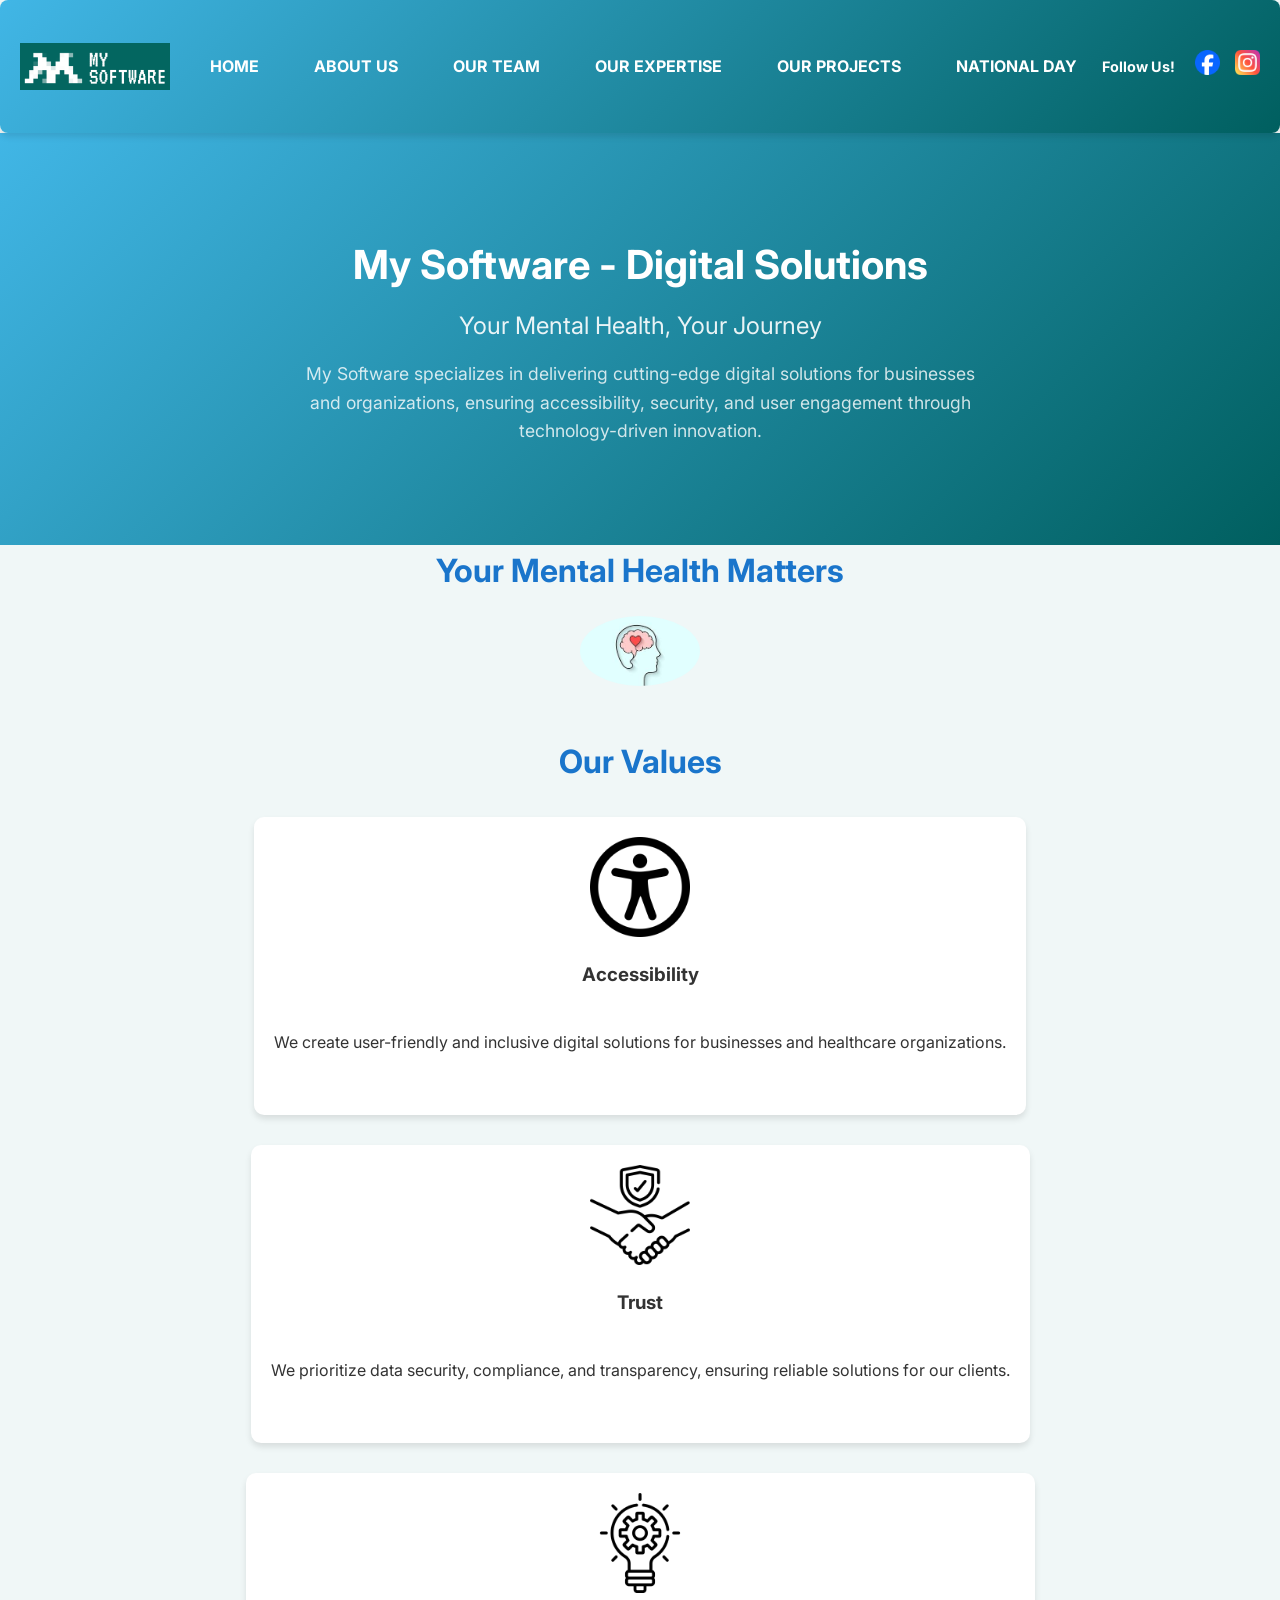
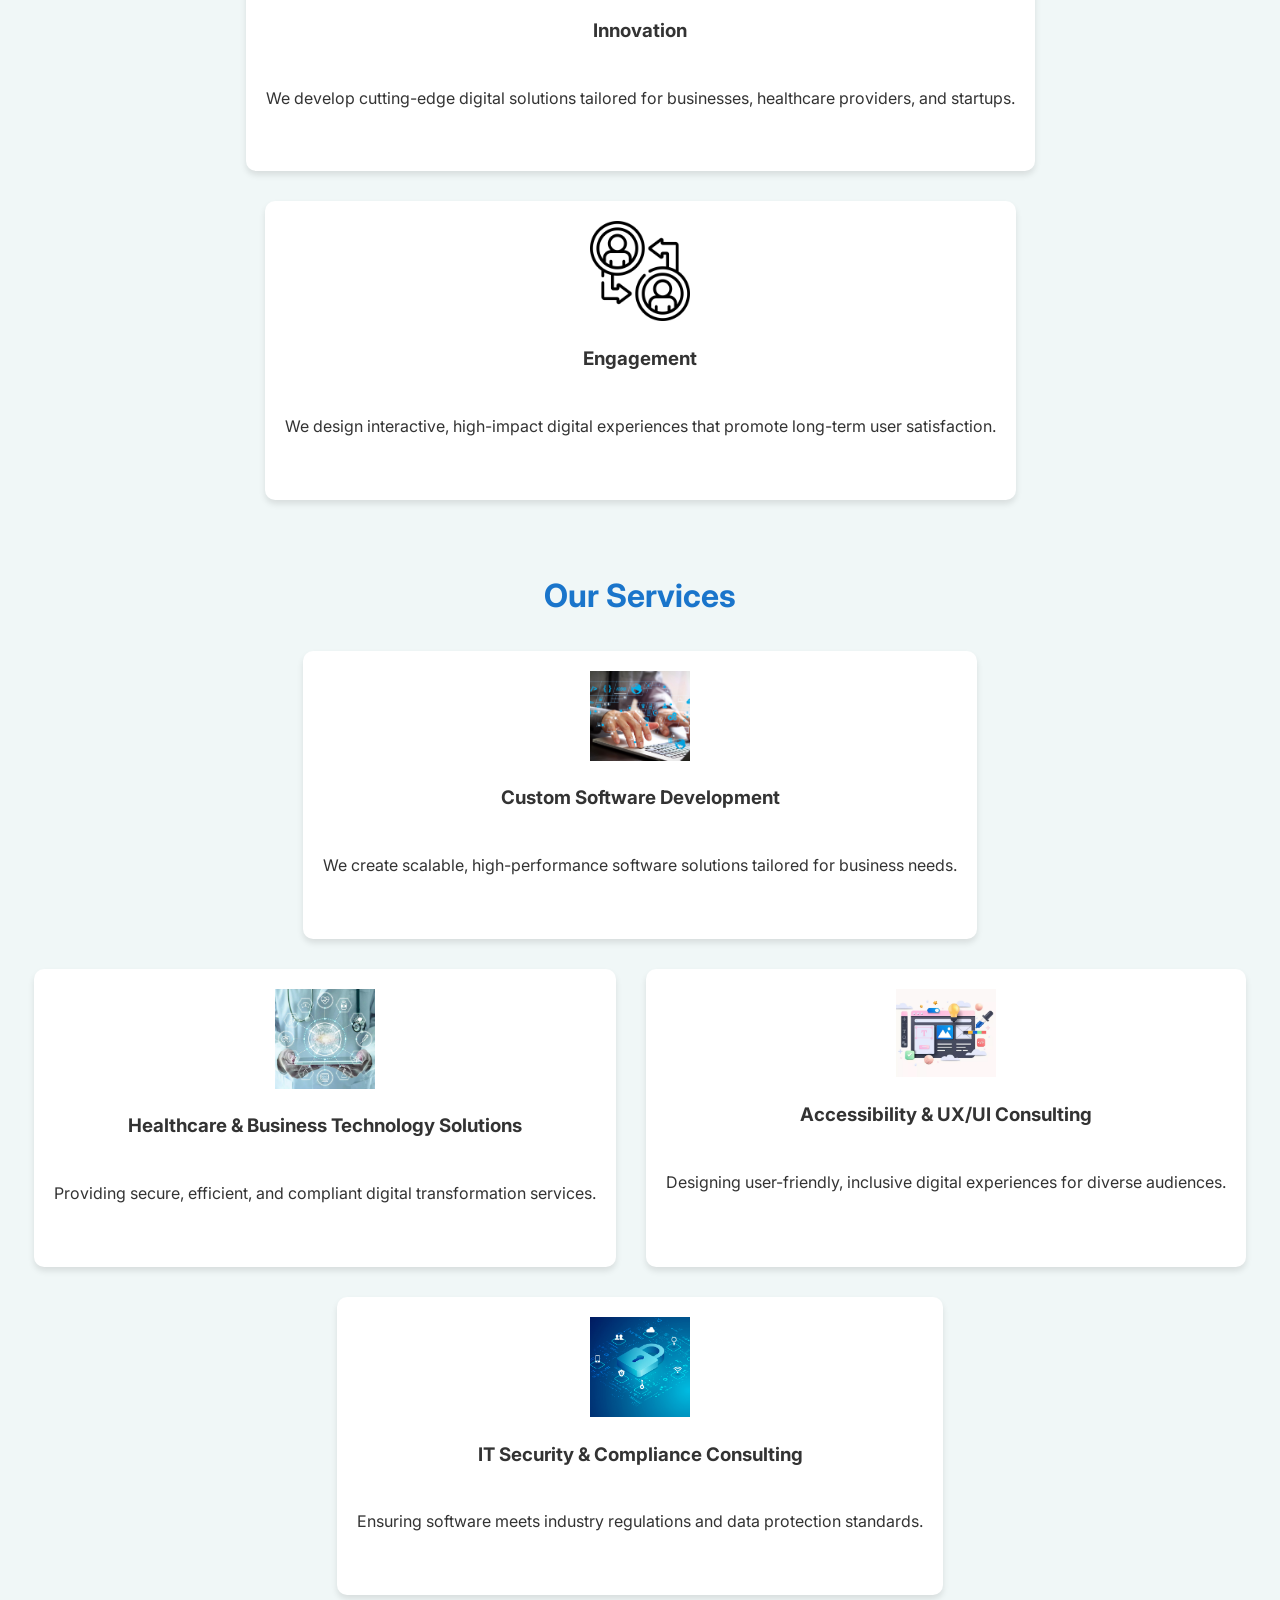
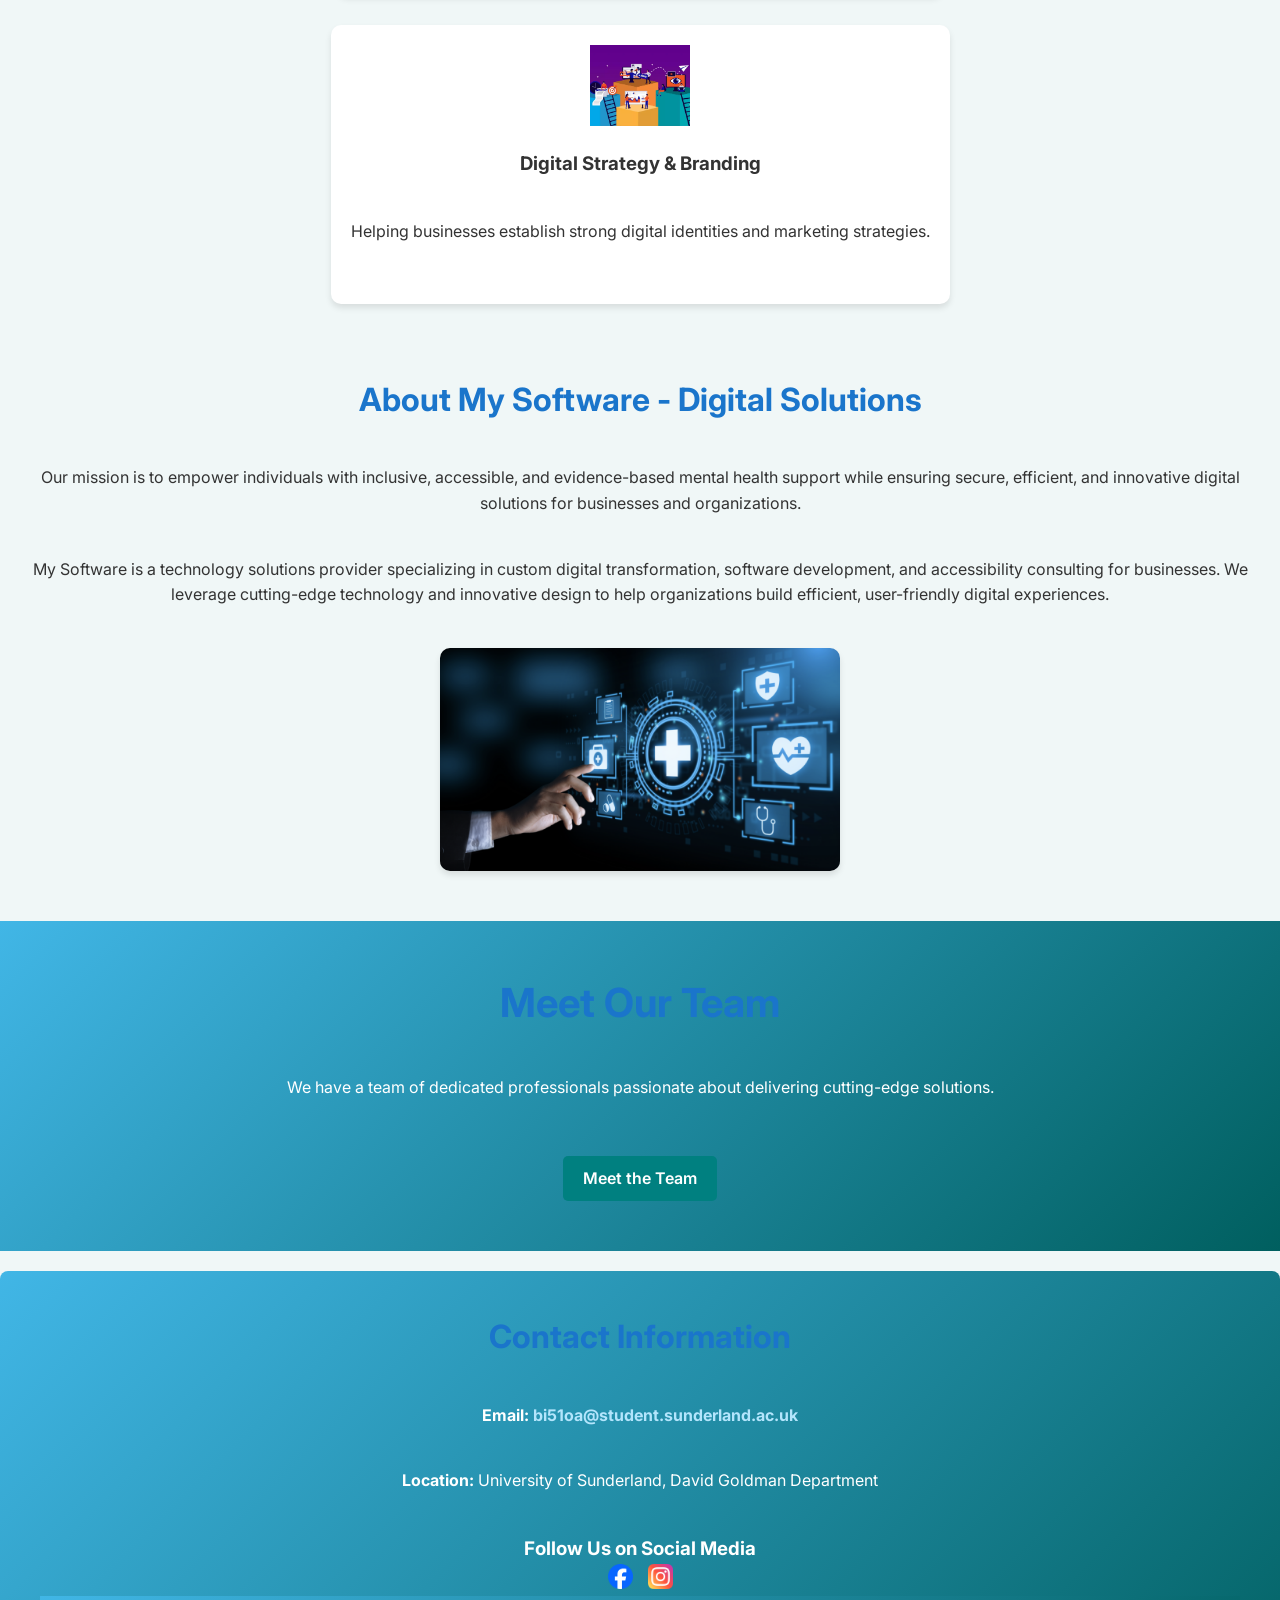
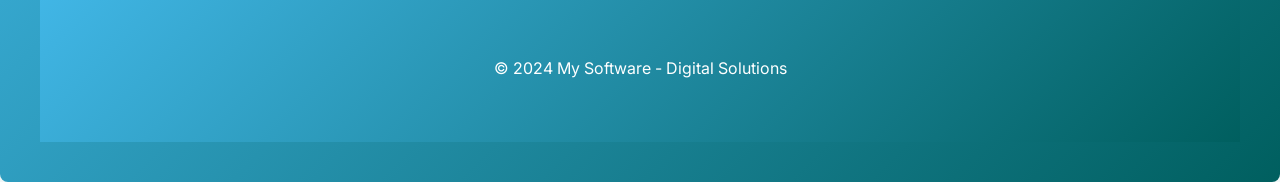
==== index.html @ c169beeb "Updated team roles and project details" ====
<!DOCTYPE html>
<html lang="en">
<head>
    <meta charset="UTF-8">
    <meta name="viewport" content="width=device-width, initial-scale=1.0">
    <title>My Software - Digital Solutions</title>
    <link rel="stylesheet" href="styles.css">
</head>

<body>
    <!-- Navigation Bar -->
    <nav class="navbar">
		<div class="logo-container">
			<img src="assets/images/logo.png" alt="My Software Logo" class="logo">
		</div>

		<!-- Navigation Links -->
		<ul class="nav-menu">
			<li><a href="index.html">Home</a></li>
			<li><a href="about.html">About us</a></li>
			<li><a href="team.html">Our Team</a></li>
			<li><a href="Expertise.html">Our Expertise</a></li>
            <li><a href="Projects.html">Our Projects</a></li>
			<li><a href="NationalDay.html">National Day</a></li>
		</ul>

		<!-- Social Media Icons (Aligned Right) -->
		<div class="social-container">
			<p>Follow Us!</p>
			<div class="social-icons">
				<a href="https://www.facebook.com/share/1AKFLriYzA" target="_blank">
					<img src="assets/images/facebook.webp" alt="Facebook">
				</a>
				<a href="https://www.instagram.com/mysoftware_nhs" target="_blank">
					<img src="assets/images/instagram.png" alt="Instagram">
				</a>
			</div>
		</div>
	</nav>
    
    <!-- Header Section -->
    <header class="hero">
        <div class="container">
            <h1>My Software - Digital Solutions</h1>
            <h2 class="hero-title">Your Mental Health, Your Journey</h2>
            <p class="intro-text">My Software specializes in delivering cutting-edge digital solutions for businesses and organizations, ensuring accessibility, security, and user engagement through technology-driven innovation.</p>
        </div>
    </header>

    <h2 class="breathing-animation">Your Mental Health Matters</h2>
    <img src="assets/images/mental.jpg" alt="Brainwave Effect" class="brainwave-effect">

    <!-- Our Values Section -->
    <section class="values section">
        <h2>Our Values</h2>
        <div class="grid">
            <div class="value-item">
                <img src="assets/images/accessibility.png" alt="Accessibility">
                <h3>Accessibility</h3>
                <p>We create user-friendly and inclusive digital solutions for businesses and healthcare organizations.</p>
            </div>
            <div class="value-item">
                <img src="assets/images/trust.png" alt="Trust">
                <h3>Trust</h3>
                <p>We prioritize data security, compliance, and transparency, ensuring reliable solutions for our clients.</p>
            </div>
            <div class="value-item">
                <img src="assets/images/innovation.png" alt="Innovation">
                <h3>Innovation</h3>
                <p>We develop cutting-edge digital solutions tailored for businesses, healthcare providers, and startups.</p>
            </div>
            <div class="value-item">
                <img src="assets/images/engagement.png" alt="Engagement">
                <h3>Engagement</h3>
                <p>We design interactive, high-impact digital experiences that promote long-term user satisfaction.</p>
            </div>
        </div>
    </section>
    
    <!-- Our Services Section -->
    <section class="services section">
        <h2>Our Services</h2>
        <div class="grid">
            <div class="service-item">
                <img src="assets/images/software.jpg" alt="Software Development">
                <h3>Custom Software Development</h3>
                <p>We create scalable, high-performance software solutions tailored for business needs.</p>
            </div>
            <div class="service-item">
                <img src="assets/images/healthcare.jpg" alt="Healthcare Tech">
                <h3>Healthcare & Business Technology Solutions</h3>
                <p>Providing secure, efficient, and compliant digital transformation services.</p>
            </div>
            <div class="service-item">
                <img src="assets/images/uiux.webp" alt="UX/UI Consulting">
                <h3>Accessibility & UX/UI Consulting</h3>
                <p>Designing user-friendly, inclusive digital experiences for diverse audiences.</p>
            </div>
            <div class="service-item">
                <img src="assets/images/security.png" alt="IT Security">
                <h3>IT Security & Compliance Consulting</h3>
                <p>Ensuring software meets industry regulations and data protection standards.</p>
            </div>
            <div class="service-item">
                <img src="assets/images/branding.webp" alt="Digital Strategy">
                <h3>Digital Strategy & Branding</h3>
                <p>Helping businesses establish strong digital identities and marketing strategies.</p>
            </div>
        </div>
    </section>
    
    <!-- About Section -->
    <section class="about section">
        <h2>About My Software - Digital Solutions</h2>
        <p>Our mission is to empower individuals with inclusive, accessible, and evidence-based mental health support while ensuring secure, efficient, and innovative digital solutions for businesses and organizations.</p>
        <p>My Software is a technology solutions provider specializing in custom digital transformation, software development, and accessibility consulting for businesses. We leverage cutting-edge technology and innovative design to help organizations build efficient, user-friendly digital experiences.</p>
        <img src="assets/images/health.png" alt="Digital Strategy" class="about-image">
    </section>
    
    <!-- Team Section -->
    <section class="team section">
        <h2>Meet Our Team</h2>
        <p>We have a team of dedicated professionals passionate about delivering cutting-edge solutions.</p>
        <a href="team.html" class="btn">Meet the Team</a>
    </section>

    <section class="contact-info">
        <h2>Contact Information</h2>
        <p><strong>Email:</strong> <a href="mailto:bi51oa@student.sunderland.ac.uk">bi51oa@student.sunderland.ac.uk</a></p>
        <p><strong>Location:</strong> University of Sunderland, David Goldman Department</p>
    
        <h3>Follow Us on Social Media</h3>
        <div class="social-icons">
            <a href="https://www.facebook.com/share/1AKFLriYzA" target="_blank">
                <img src="assets/images/facebook.webp" alt="Facebook">
            </a>
            <a href="https://www.instagram.com/mysoftware_nhs" target="_blank">
                <img src="assets/images/instagram.png" alt="Instagram">
            </a>
            </a>
        </div>
    
    <!-- Footer -->
    <footer>
        <p>&copy; 2024 My Software - Digital Solutions</p>
    </footer>

</body>
</html>
---- styles.css ----
/* Import Google Font */
@import url('https://fonts.googleapis.com/css2?family=Inter:wght@300;400;600;700&display=swap');

/* Root Variables */
:root {
    --primary-color: #008080;
    --secondary-color: #005F5F;
    --background-color: #F0F7F7;
    --text-color: #333;
    --white: #ffffff;
    --shadow: rgba(0, 0, 0, 0.1);
}

/* General Reset */
* {
    margin: 0;
    padding: 0;
    box-sizing: border-box;
    font-family: 'Inter', sans-serif;
}

body {
    background: linear-gradient(135deg, #41B6E6 0%, #005F5F 100%);
    color: var(--text-color);
    line-height: 1.6;
}

.container {
    width: 90%;
    max-width: 1200px;
    margin: auto;
    padding: 20px;
}

/* Navigation Bar */
.navbar {
    background: linear-gradient(135deg, #41B6E6 0%, #005F5F 100%);
    padding: 15px 20px;
    box-shadow: 0px 4px 6px var(--shadow);
    position: sticky;
    top: 0;
    width: 100%;
    z-index: 1000;
    display: flex;
    justify-content: space-between;
    align-items: center;
    border-radius: 8px;
}

/* Logo */
.logo-container {
    display: flex;
    align-items: center;
}

.logo {
    width: 150px;
    height: auto;
    margin-right: 15px;
}

/* Navigation Menu */
.nav-menu {
    list-style: none;
    display: flex;
    gap: 30px;
    align-items: center;
    margin: 0 auto;
    position: relative;
}

.nav-menu li {
    display: inline-block;
}

.nav-menu li a {
    color: white;
    text-decoration: none;
    font-weight: 600;
    font-size: 1rem;
    transition: 0.3s;
    padding: 10px 15px;
    text-transform: uppercase;
    position: relative;
}

/* Navigation Bar Animation */
.nav-menu a::before {
    content: "";
    position: absolute;
    width: 100%;
    height: 3px;
    bottom: 0;
    left: 0;
    background-color: rgb(72, 239, 97);
    transform: scaleX(0);
    transform-origin: right;
    transition: transform 0.3s ease-in-out;
}

.nav-menu a:hover::before {
    transform: scaleX(1);
    transform-origin: left;
}

/* Social Media Icons (Aligned Right) */
.social-container {
    display: flex;
    align-items: center;
    gap: 10px;
}

.social-container p {
    color: white;
    font-weight: bold;
    margin-right: 10px;
    font-size: 0.9rem;
}

/* Social Media Icons */
.social-icons {
    display: flex;
    justify-content: center;  /* Center horizontally */
    align-items: center;
    gap: 15px;
    margin-top: 0;
}

.social-icons a {
    display: inline-block;
}

.social-icons img {
    width: 25px;
    height: auto;
    transition: transform 0.3s ease-in-out;
}

.social-icons img:hover {
    transform: scale(1.2);
}


/* Hero Section */
.hero {
    text-align: center;
    padding: 80px 20px;
    background: linear-gradient(135deg, #41B6E6 0%, #005F5F 100%);
    color: var(--white);
    animation: fadeIn 1.5s ease-in-out;
}

.hero .logo {
    width: 150px;
    margin-bottom: 15px;
}

.hero-title {
    color: white;
}

.hero h1 {
    font-size: 2.5rem;
    font-weight: 700;
    margin-bottom: 10px;
}

.hero h2 {
    font-size: 1.5rem;
    font-weight: 400;
    opacity: 0.9;
    margin-bottom: 15px;
}

.hero .intro-text {
    max-width: 700px;
    margin: auto;
    font-size: 1.1rem;
    opacity: 0.8;
}

/* Sections */
.section {
    padding: 30px 20px;
    text-align: center;
    margin-bottom: 10px;
    animation: fadeInUp 1.5s ease-in-out;
}

:root {
    --heading-color: #1A75CB;
}

h2 {
    color: var(--heading-color);
    font-size: 2rem;
    margin-bottom: 10px;
}


/* Center the image and remove extra space */
.image-container {
    text-align: center;
    margin-top: 10px; 
    margin-bottom: 10px; 
}

/* Adjust image size and spacing */
.about-image {
    width: 60%; 
    max-width: 400px;
    height: auto;
    display: block;
    margin: 10px auto; 
    border-radius: 10px;
    box-shadow: 0px 4px 6px var(--shadow);
}

/* Reduce spacing between paragraphs */
p {
    margin-bottom: 8px;
}


/* Grid Layout */
.grid {
    display: grid;
    grid-template-columns: repeat(auto-fit, minmax(250px, 1fr));
    gap: 20px;
    margin-top: 30px;
}

.value-item, .service-item, .expertise-item {
    background: var(--white);
    padding: 20px;
    border-radius: 10px;
    box-shadow: 0px 4px 6px var(--shadow);
    transition: transform 0.3s ease-in-out;
}

.value-item:hover, .service-item:hover, .expertise-item:hover {
    transform: translateY(-10px);
}

.value-item img, .service-item img, .expertise-item img {
    width: 100px;
    margin-bottom: 15px;
    object-fit: contain;
    transition: transform 0.3s;
}

.expertise-item:hover img {
    transform: scale(1.1);
}

/* Team Section */
.team {
    background: linear-gradient(135deg, #41B6E6 0%, #005F5F 100%);
    color: var(--white);
    padding: 60px 20px;
    text-align: center;
    animation: fadeIn 1.5s ease-in-out;
}

.team h2 {
    font-size: 2.5rem;
    margin-bottom: 20px;
}

.team-grid {
    display: grid;
    grid-template-columns: repeat(auto-fit, minmax(200px, 1fr));
    gap: 30px;
    justify-content: center;
    padding: 20px;
}

.team-member {
    background: var(--white);
    padding: 20px;
    border-radius: 12px;
    box-shadow: 0px 4px 8px var(--shadow);
    text-align: center;
    transition: transform 0.3s ease-in-out, box-shadow 0.3s;
    opacity: 0;  
    transform: translateY(50px); 
    animation: slideUp 1s ease-in-out forwards;
}

/* Delays for each team member for staggered animation */
.team-member:nth-child(1) { animation-delay: 0.3s; }
.team-member:nth-child(2) { animation-delay: 0.5s; }
.team-member:nth-child(3) { animation-delay: 0.7s; }
.team-member:nth-child(4) { animation-delay: 0.9s; }
.team-member:nth-child(5) { animation-delay: 1.1s; }
.team-member:nth-child(6) { animation-delay: 1.3s; }

/* Slide Up Animation */
@keyframes slideUp {
    from {
        opacity: 0;
        transform: translateY(50px);
    }
    to {
        opacity: 1;
        transform: translateY(0);
    }
}

.team-member:hover {
    transform: translateY(-10px);
    box-shadow: 0px 6px 12px rgba(0, 0, 0, 0.2);
}

.team-member img {
    width: 120px;
    height: 120px;
    border-radius: 50%;
    object-fit: cover;
    border: 4px solid var(--primary-color);
    transition: transform 0.3s;
}

.team-member:hover img {
    transform: scale(1.1);
    border-color: var(--secondary-color);
}

.team-member h3 {
    color: var(--primary-color);
    font-size: 1.5rem;
    margin-top: 10px;
}

.team-member p {
    font-size: 1rem;
    color: var(--text-color);
    margin-top: 5px;
}

.team-footer-separator {
    width: 100%;
    height: 100px; 
    background: linear-gradient(135deg, #41B6E6 0%, #005F5F 100%);
    margin: 0; 
    padding: 0; 
    border: none; 
}

/* Contact Section */
.contact-info, .contact-section, footer {
    background: linear-gradient(135deg, #41B6E6 0%, #005F5F 100%) !important;
    padding: 50px;
    text-align: center;
    color: white;
    border-radius: 0px;
    margin-top: 20px;
    position: relative;
    z-index: 10;
}

/* Ensure Email Link is Clickable */
.contact-info a {
    pointer-events: auto;
    text-decoration: none;
    color: white;
    font-weight: bold;
    transition: color 0.3s ease-in-out;
}

.contact-info a:hover {
    text-decoration: underline;
    color: lightblue; /* Highlight color on hover */
}

/* Buttons */
.btn {
    display: inline-block;
    background: var(--primary-color);
    color: var(--white);
    padding: 10px 20px;
    margin-top: 15px;
    border-radius: 5px;
    text-decoration: none;
    font-weight: 600;
    transition: 0.3s;
}

.btn:hover {
    background: #004F4F;
    color: #FFD700;
}

/* Footer */
footer {
    color: white;
    text-align: center;
    padding-top: 5px; 
    padding-bottom: 5px;  
    margin-top: 0px;
}

/* Animations */
@keyframes fadeIn {
    from { opacity: 0; transform: translateY(20px); }
    to { opacity: 1; transform: translateY(0); }
}

@keyframes fadeInUp {
    from { transform: translateY(20px); opacity: 0; }
    to { transform: translateY(0); opacity: 1; }
}

@media (max-width: 768px) {
    .nav-menu {
        flex-direction: column;
        gap: 5px;
        text-align: center;
    }
    
    .social-icons {
        flex-wrap: wrap;
    }

    .hero h1 {
        font-size: 2rem;
    }
}


body, html
{
  padding: 0;
  margin: 0;
  width: 100%;
  height: 100%;
  font-family: 'Open Sans', sans-serif;
}

body
{
  min-height: 500px;
  background: #f5f5f5;
  text-align: center;
}

section{
  padding: 60px 20px;
  box-sizing: border-box;
}

p{
  margin: 40px 0;
}


/* Buttons */

input{
  display: none;
}

label
{
  background: #FFCD00;
  border: 0;
  color: #B57700;
  padding: 15px;
  min-width: 60px;
  font-size: 18px;
  font-weight: bold;
  margin: 10px
}

/* Expertise Section - Stylish Background */
.expertise.section {
    background: linear-gradient(135deg, #41B6E6 0%, #005F5F 100%);
    color: white;
    padding: 60px 20px;
    text-align: center;
    border-radius: 10px;
    box-shadow: 0px 4px 10px rgba(0, 0, 0, 0.2);
    animation: fadeIn 1.5s ease-in-out;
    position: relative;
    overflow: hidden;
}

/* Expertise Grid - Responsive Layout */
.grid {
    display: grid;
    grid-template-columns: repeat(auto-fit, minmax(250px, 1fr));
    gap: 20px;
    margin-top: 30px;
}

/* Expertise Item Styling */
.expertise-item {
    background: rgba(255, 255, 255, 0.1);
    padding: 20px;
    border-radius: 12px;
    text-align: center;
    transition: transform 0.3s ease-in-out, box-shadow 0.3s;
    box-shadow: 0px 4px 8px rgba(0, 0, 0, 0.3);
    position: relative;
    z-index: 2;
}

.expertise-item:hover {
    transform: scale(1.05);
    box-shadow: 0px 6px 12px rgba(0, 0, 0, 0.4);
}

/* Expertise Icons (Images) */
.expertise-item img {
    width: 80px;
    margin-bottom: 15px;
    transition: transform 0.3s;
}

.expertise-item img {
    will-change: transform;
    transition: transform 0.3s ease-in-out;
}

.expertise-item:hover img {
    transform: scale(1.1) rotate(3deg);
}

/* Expertise Headings */
.expertise-item h3 {
    font-size: 1.5rem;
    margin-bottom: 10px;
    font-weight: bold;
    color: #003087; 
}

/* Expertise Description */
.expertise-item p {
    font-size: 1rem;
    color: white;
    opacity: 0.9;
}

/* Add an Animated Background Effect */
.expertise.section::before {
    content: "";
    position: absolute;
    top: 0;
    left: 0;
    width: 100%;
    height: 100%;
    background: url('assets/images/wave.svg') repeat;
    opacity: 0.3;
    z-index: 1;
    animation: waveAnimation 8s infinite alternate ease-in-out;
}

/* Subtle Floating Animation */
@keyframes waveAnimation {
    from { transform: translateY(0px); }
    to { transform: translateY(20px); }
}

@keyframes breathing {
    0% { transform: scale(1); opacity: 0.8; }
    50% { transform: scale(1.1); opacity: 1; }
    100% { transform: scale(1); opacity: 0.8; }
}

.breathing-animation {
    animation: breathing 4s infinite ease-in-out;
}

@keyframes brainwave {
    0% { box-shadow: 0px 0px 5px rgba(0, 255, 255, 0.3); }
    50% { box-shadow: 0px 0px 20px rgba(0, 255, 255, 0.7); transform: scale(1.1); }
    100% { box-shadow: 0px 0px 5px rgba(0, 255, 255, 0.3); transform: scale(1); }
}

.brainwave-effect {
    width: 120px; 
    height: auto;
    display: block;
    margin: 20px auto;
    border-radius: 50%; 
    animation: brainwave 3s infinite alternate ease-in-out;
}


/* General Team Section Styling */
.team {
    text-align: center;
    padding: 50px 20px;
}

.grid {
    display: flex;
    flex-wrap: wrap;
    justify-content: center;
    gap: 30px;
}

/* Team Member Card */
.team-member {
    width: 250px;
    perspective: 1000px; /* Enables 3D effect */
}

.card {
    width: 100%;
    height: 350px;
    position: relative;
    transform-style: preserve-3d;
    transition: transform 0.6s;
    cursor: pointer;
}

.card-front,
.card-back {
    width: 100%;
    height: 100%;
    position: absolute;
    backface-visibility: hidden;
    border-radius: 10px;
    box-shadow: 0px 4px 6px rgba(0, 0, 0, 0.1);
}

/* Front Side of the Card */
.card-front {
    background-color: white;
    display: flex;
    flex-direction: column;
    align-items: center;
    justify-content: center;
    padding: 15px;
    text-align: center;
}

.card-front img {
    width: 100px;
    height: 100px;
    border-radius: 50%;
    margin-bottom: 10px;
}

.card-front h3 {
    font-size: 18px;
    margin: 5px 0;
    color: #333;
}

.card-front p {
    font-size: 14px;
    color: #555;
}

/* Back Side of the Card */
.card-back {
    background-color: #008080;
    color: white;
    display: flex;
    flex-direction: column;
    justify-content: center;
    align-items: center;
    transform: rotateY(180deg);
    padding: 20px;
}

.card-back h3 {
    font-size: 18px;
    margin-bottom: 10px;
}

.card-back p {
    font-size: 14px;
    margin: 5px 0;
}

/* Flip Effect */
.team-member.flipped .card {
    transform: rotateY(180deg);
}

/* General Team Section Styling */
.team {
    text-align: center;
    padding: 50px 20px;
}

.grid {
    display: flex;
    flex-wrap: wrap;
    justify-content: center;
    gap: 30px;
}

/* Team Member Card */
.team-member {
    width: 250px;
    perspective: 1000px; /* Enables 3D effect */
}

/* Flip Card Container */
.card {
    width: 250px;
    height: 350px;
    perspective: 1000px;
    position: relative;
    transform-style: preserve-3d;
    transition: transform 0.6s;
}

/* Front & Back Styles */
.card-front, .card-back {
    width: 100%;
    height: 100%;
    position: absolute;
    backface-visibility: hidden;
    border-radius: 10px;
    box-shadow: 0px 4px 6px rgba(0, 0, 0, 0.2);
    display: flex;
    flex-direction: column;
    align-items: center;
    justify-content: center;
    text-align: center;
    padding: 15px;
}

/* Front Side */
.card-front {
    background-color: white;
    z-index: 2;
    transform: rotateY(0deg);
}

/* Back Side */
.card-back {
    background-color: #58cbcb;
    color: white;
    transform: rotateY(180deg);
    padding: 20px;
}

/* Flip Effect */
.card.flipped {
    transform: rotateY(180deg);
}

/* Flip Button */
.flip-btn {
    background: #008080;
    color: white;
    border: none;
    padding: 10px;
    margin-top: 15px;
    cursor: pointer;
    border-radius: 5px;
    font-size: 14px;
}

.flip-btn:hover {
    background: #005F5F;
}

/* Get in Touch Button */
.get-in-touch {
    display: inline-block;
    background: #008080;
    color: white;
    font-size: 1rem;
    font-weight: bold;
    padding: 10px 15px;
    border-radius: 5px;
    text-decoration: none;
    text-align: center;
    transition: 0.3s ease-in-out;
    margin-top: 10px;
    border: none;
    cursor: pointer;
}

.get-in-touch:hover {
    background: #005F5F;
    transform: scale(1.05);
}

/* Responsive Adjustments */
@media (max-width: 768px) {
    .get-in-touch {
        font-size: 0.9rem;
        padding: 8px 12px;
    }
}

/* Flip Card Container */
.team-member {
    perspective: 1000px;
    position: relative;
    width: 280px;
    margin: 20px auto;
}

/* Flip Card */
.card {
    width: 100%;
    height: 350px;
    position: relative;
    transform-style: preserve-3d;
    transition: transform 0.6s ease-in-out;
}

/* Flip Effect */
.team-member.flipped .card {
    transform: rotateY(180deg);
}

/* Front & Back of the Card */
.card-front, .card-back {
    width: 100%;
    height: 100%;
    position: absolute;
    backface-visibility: hidden;
    background: white;
    box-shadow: 0px 4px 8px rgba(0, 0, 0, 0.2);
    border-radius: 10px;
    text-align: center;
    padding: 20px;
}

/* Back Side (Flips) */
/* Back Side of the Card */
.card-back {
    background: linear-gradient(135deg, #B3E5FC, #E0F7FA); /* Custom Color */
    color: white;
    transform: rotateY(180deg);
    padding: 20px;
    border-radius: 10px;
    text-align: center;
    display: flex;
    flex-direction: column;
    justify-content: center;
    align-items: center;
    box-shadow: 0px 4px 8px rgba(0, 0, 0, 0.3);
}


/* Team Member Image */
.card-front img {
    width: 100px;
    height: 100px;
    border-radius: 50%;
    object-fit: cover;
    margin-bottom: 10px;
}

/* Flip Button */
.flip-btn {
    display: block;
    background: #008080;
    color: rgb(255, 255, 255);
    font-size: 1rem;
    font-weight: bold;
    padding: 8px 12px;
    border-radius: 5px;
    text-decoration: none;
    border: none;
    cursor: pointer;
    transition: 0.3s ease-in-out;
    margin-top: 10px;
}

.flip-btn:hover {
    background: #005F5F;
    transform: scale(1.05);
}

/* General Styling */
body {
    font-family: 'Inter', sans-serif;
    background: #F0F7F7; /* Light background for a clean look */
    color: #333;
    line-height: 1.6;
    margin: 0;
    padding: 0;
}

/* Container */
.container {
    width: 90%;
    max-width: 1200px;
    margin: auto;
    padding: 20px;
}

/* Navigation Bar */
.navbar {
    background: linear-gradient(135deg, #41B6E6 0%, #005F5F 100%);
    padding: 15px 20px;
    box-shadow: 0px 4px 6px rgba(0, 0, 0, 0.1);
    display: flex;
    justify-content: space-between;
    align-items: center;
    border-radius: 8px;
}

.nav-menu {
    list-style: none;
    display: flex;
    gap: 25px;
    margin: 0 auto;
}

.nav-menu li {
    display: inline-block;
}

.nav-menu li a {
    color: white;
    text-decoration: none;
    font-weight: bold;
    font-size: 1rem;
    padding: 10px 15px;
    transition: 0.3s;
}

.nav-menu a:hover {
    background: rgba(255, 255, 255, 0.2);
    border-radius: 5px;
}

/* Project Introduction */
.project-intro {
    text-align: center;
    padding: 40px 20px;
    background: linear-gradient(135deg, #B3E5FC, #E0F7FA);
    color: #005F5F;
    border-radius: 8px;
}

.project-intro h1 {
    font-size: 2.5rem;
    margin-bottom: 10px;
}

.project-intro p {
    font-size: 1.2rem;
}

/* Project Overview */
.project-overview {
    text-align: center;
    padding: 50px 20px;
    background: white;
}

.project-overview h2 {
    color: #008080;
    font-size: 2rem;
}

.project-overview p {
    max-width: 800px;
    margin: 0 auto 20px;
    font-size: 1.1rem;
}

.project-image {
    width: 60%;
    max-width: 600px;
    display: block;
    margin: 20px auto;
    border-radius: 10px;
    box-shadow: 0px 4px 6px rgba(0, 0, 0, 0.1);
}

/* Project Features */
.project-features {
    padding: 40px 20px;
    text-align: center;
    background: #F9FAFB;
}

.project-features h2 {
    color: #005F5F;
}

.project-features ul {
    list-style: none;
    padding: 0;
}

.project-features li {
    font-size: 1.1rem;
    padding: 8px 0;
}

/* Team Contributions */
.team-contributions {
    padding: 50px 20px;
    text-align: center;
    background: linear-gradient(135deg, #E3F2FD, #E0F2F1);
    border-radius: 8px;
}

.team-contributions h2 {
    color: #008080;
}

.team-contributions ul {
    list-style: none;
    padding: 0;
    max-width: 600px;
    margin: auto;
}

.team-contributions li {
    font-size: 1.1rem;
    padding: 8px 0;
}

/* Contact Info */
.contact-info {
    text-align: center;
    padding: 40px;
    background: #005F5F;
    color: white;
    border-radius: 8px;
}

.contact-info a {
    color: #B3E5FC;
    text-decoration: none;
    font-weight: bold;
}

.contact-info a:hover {
    text-decoration: underline;
}

/* Footer */
footer {
    text-align: center;
    padding: 20px;
    background: #008080;
    color: white;
}

/* General Styling */
body {
    font-family: 'Inter', sans-serif;
    background: #F0F7F7; /* Light background */
    color: #333;
    line-height: 1.6;
    margin: 0;
    padding: 0;
}

/* Container */
.container {
    width: 90%;
    max-width: 1200px;
    margin: auto;
    padding: 20px;
}

/* Navigation Bar */
.navbar {
    background: linear-gradient(135deg, #41B6E6 0%, #005F5F 100%);
    padding: 15px 20px;
    box-shadow: 0px 4px 6px rgba(0, 0, 0, 0.1);
    display: flex;
    justify-content: space-between;
    align-items: center;
    border-radius: 8px;
}

.nav-menu {
    list-style: none;
    display: flex;
    gap: 25px;
    margin: 0 auto;
}

.nav-menu li {
    display: inline-block;
}

.nav-menu li a {
    color: white;
    text-decoration: none;
    font-weight: bold;
    font-size: 1rem;
    padding: 10px 15px;
    transition: 0.3s;
}

.nav-menu a:hover {
    background: rgba(255, 255, 255, 0.2);
    border-radius: 5px;
}

/* Project Introduction */
.project-intro {
    text-align: center;
    padding: 40px 20px;
    background: linear-gradient(135deg, #B3E5FC, #E0F7FA);
    color: #005F5F;
    border-radius: 8px;
}

.project-intro h1 {
    font-size: 2.5rem;
    margin-bottom: 10px;
}

.project-intro p {
    font-size: 1.2rem;
}

/* Project Overview */
.project-overview {
    text-align: center;
    padding: 50px 20px;
    background: white;
}

.project-overview h2 {
    color: #008080;
    font-size: 2rem;
}

.project-overview p {
    max-width: 800px;
    margin: 0 auto 20px;
    font-size: 1.1rem;
}

.project-image {
    width: 60%;
    max-width: 600px;
    display: block;
    margin: 20px auto;
    border-radius: 10px;
    box-shadow: 0px 4px 6px rgba(0, 0, 0, 0.1);
}

/* Project Features */
.project-features {
    padding: 40px 20px;
    text-align: center;
    background: #F9FAFB;
}

.project-features h2 {
    color: #005F5F;
}

/* Feature List with Hover Effect */
.project-features ul {
    list-style: none;
    padding: 0;
    max-width: 600px;
    margin: auto;
}

.project-features li {
    font-size: 1.1rem;
    padding: 12px 15px;
    background: white;
    border-radius: 8px;
    margin-bottom: 10px;
    box-shadow: 0px 3px 6px rgba(0, 0, 0, 0.1);
    transition: transform 0.3s ease-in-out, box-shadow 0.3s ease-in-out;
}

.project-features li:hover {
    transform: scale(1.05);
    box-shadow: 0px 5px 10px rgba(0, 0, 0, 0.2);
}

/* Learn More Button */
.learn-more {
    display: inline-block;
    background: #008080;
    color: white;
    font-size: 1rem;
    font-weight: bold;
    padding: 12px 20px;
    border-radius: 8px;
    text-decoration: none;
    text-align: center;
    transition: 0.3s ease-in-out;
    margin-top: 20px;
    border: none;
    cursor: pointer;
}

.learn-more:hover {
    background: #005F5F;
    transform: scale(1.1);
}

/* Team Contributions */
.team-contributions {
    padding: 50px 20px;
    text-align: center;
    background: linear-gradient(135deg, #E3F2FD, #E0F2F1);
    border-radius: 8px;
}

.team-contributions h2 {
    color: #008080;
}

.team-contributions ul {
    list-style: none;
    padding: 0;
    max-width: 600px;
    margin: auto;
}

.team-contributions li {
    font-size: 1.1rem;
    padding: 8px 0;
}

/* Contact Info */
.contact-info {
    text-align: center;
    padding: 40px;
    background: #005F5F;
    color: white;
    border-radius: 8px;
}

.contact-info a {
    color: #B3E5FC;
    text-decoration: none;
    font-weight: bold;
}

.contact-info a:hover {
    text-decoration: underline;
}

/* Footer */
footer {
    text-align: center;
    padding: 20px;
    background: #008080;
    color: white;
}
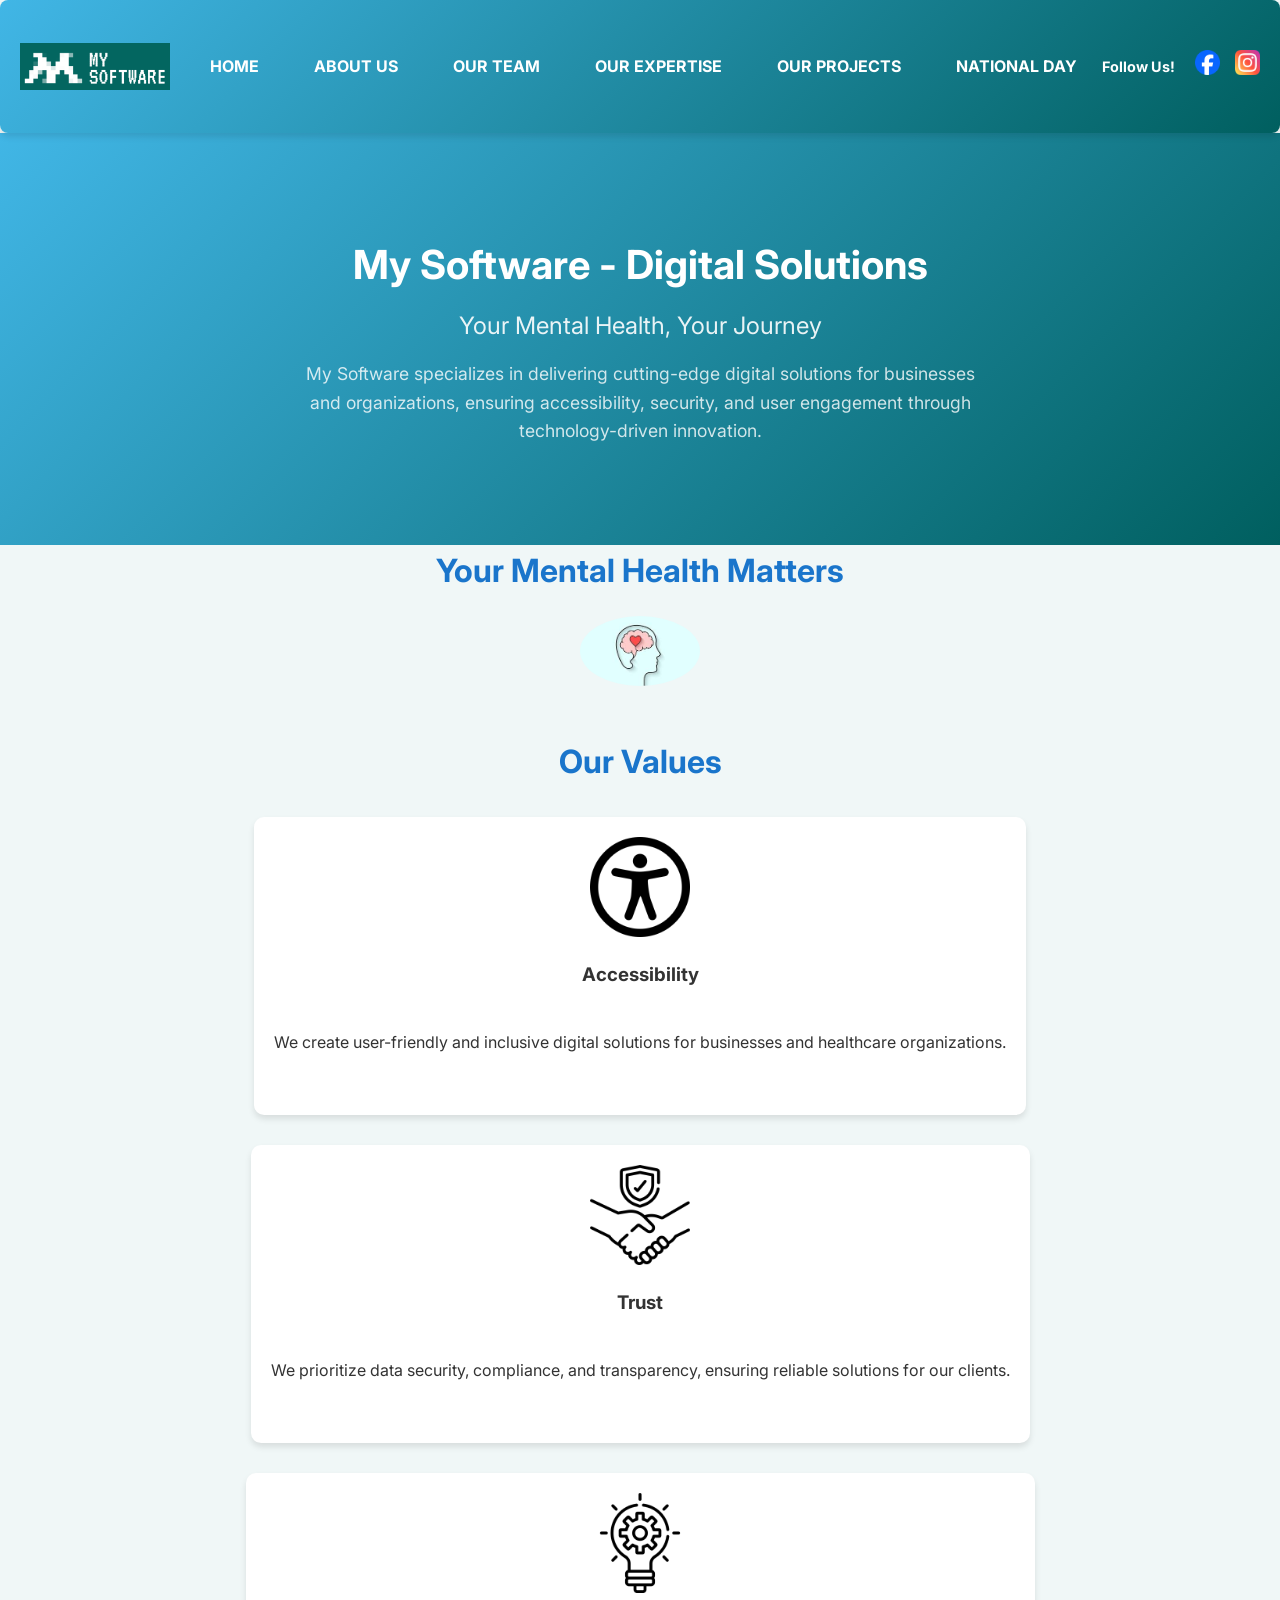
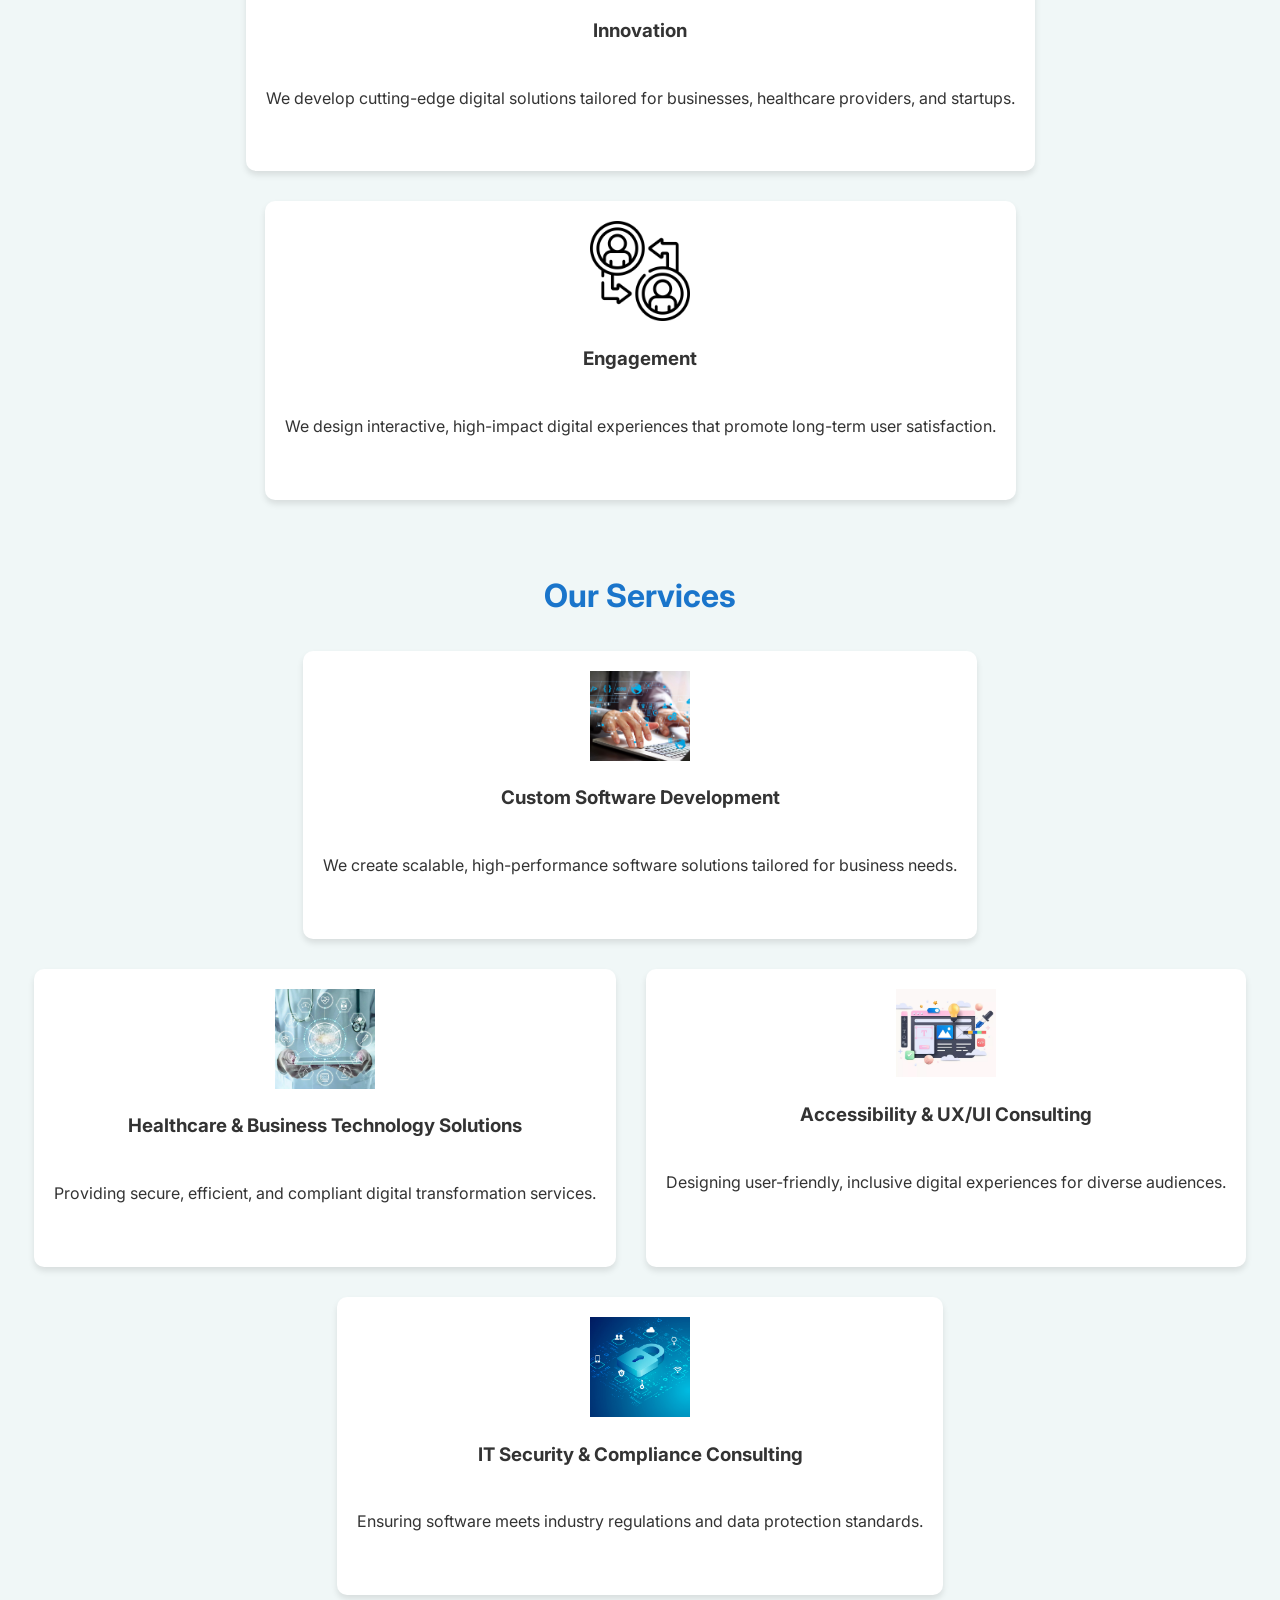
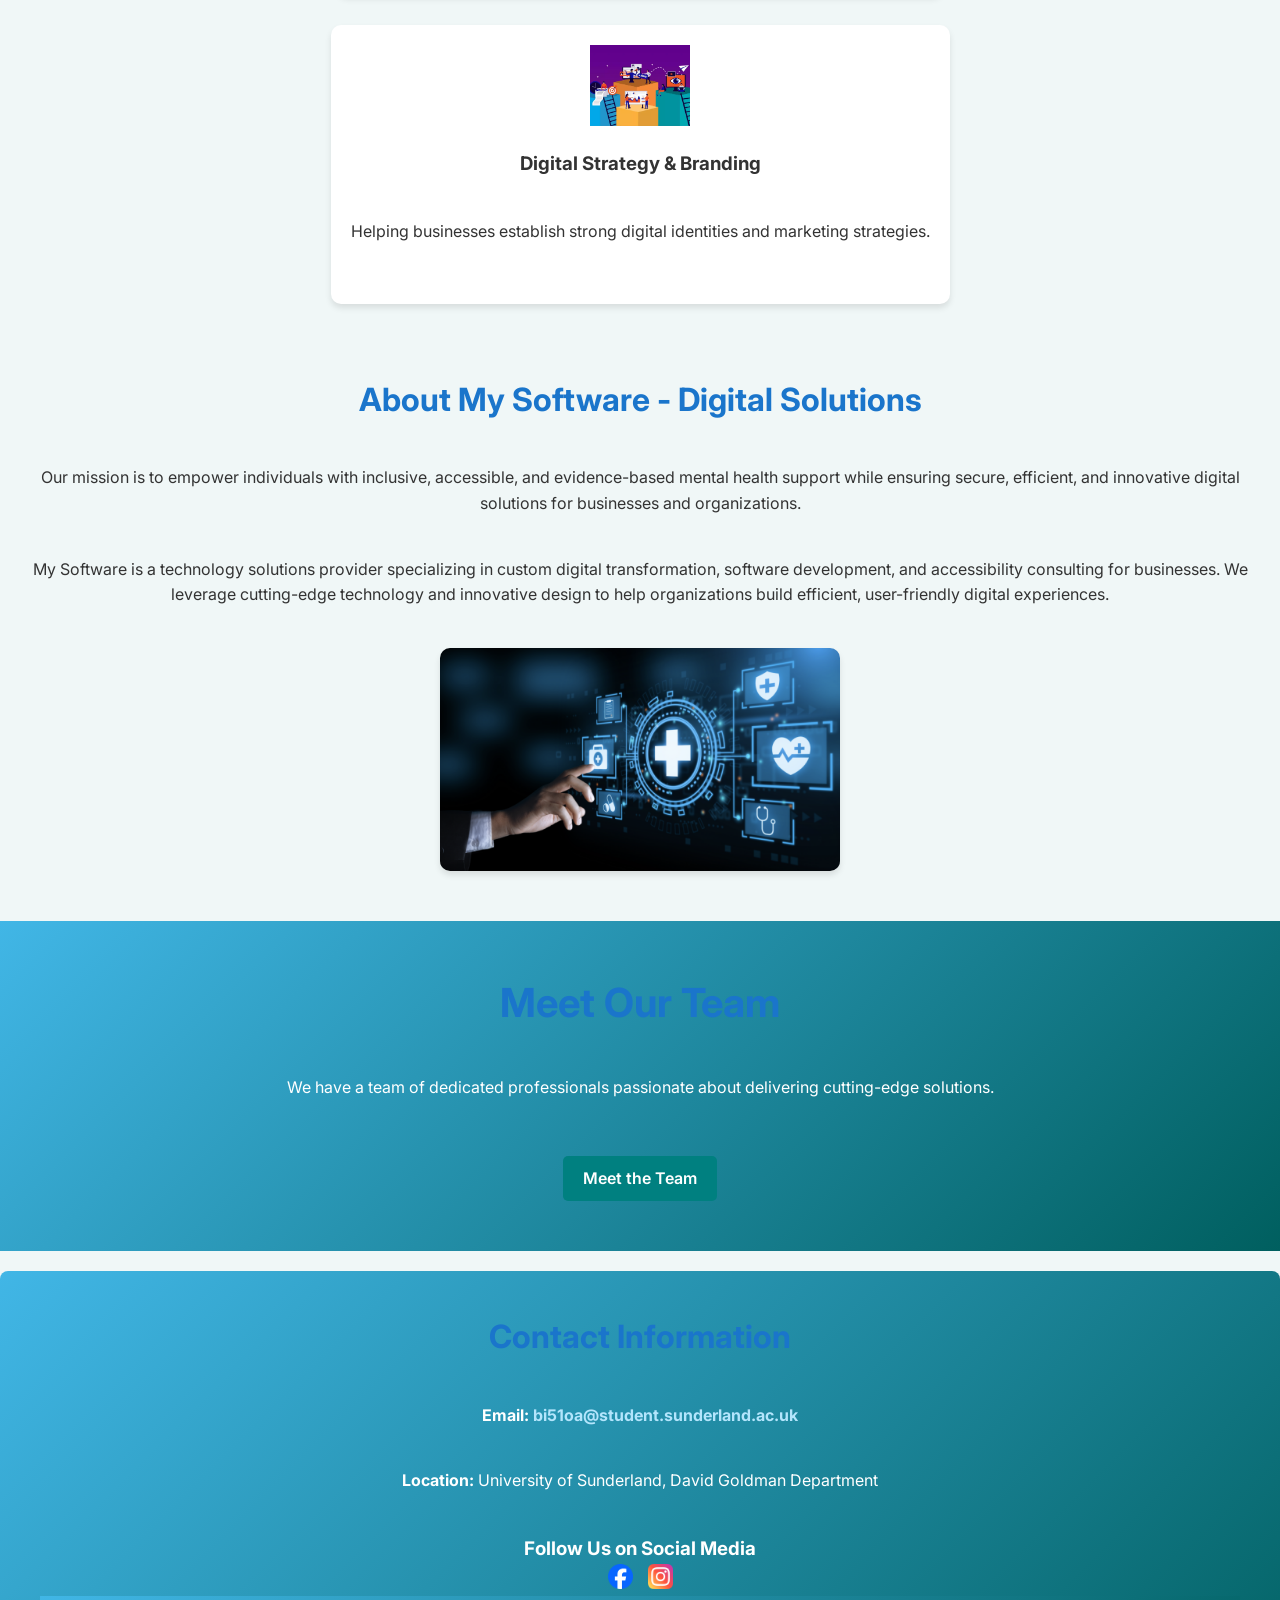
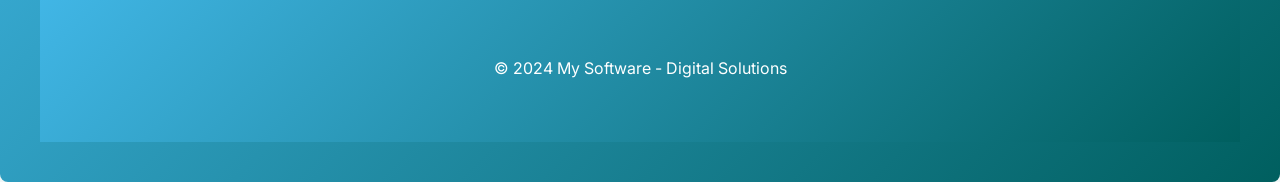
==== commit f5cf607f: "Optimized navigation for mobile responsiveness" ====
--- a/index.html
+++ b/index.html
@@ -12,7 +12,14 @@
     <nav class="navbar">
 		<div class="logo-container">
 			<img src="assets/images/logo.png" alt="My Software Logo" class="logo">
-		</div>
+		</div>      
+
+        <!-- Hamburger Menu for Mobile -->
+        <div class="hamburger" onclick="toggleMenu()">
+            <div></div>
+            <div></div>
+            <div></div>
+        </div>
 
 		<!-- Navigation Links -->
 		<ul class="nav-menu">
--- a/styles.css
+++ b/styles.css
@@ -37,14 +37,11 @@
     background: linear-gradient(135deg, #41B6E6 0%, #005F5F 100%);
     padding: 15px 20px;
     box-shadow: 0px 4px 6px var(--shadow);
-    position: sticky;
-    top: 0;
-    width: 100%;
-    z-index: 1000;
     display: flex;
     justify-content: space-between;
     align-items: center;
     border-radius: 8px;
+    position: relative;
 }
 
 /* Logo */
@@ -63,10 +60,20 @@
 .nav-menu {
     list-style: none;
     display: flex;
-    gap: 30px;
+    gap: 20px;
     align-items: center;
-    margin: 0 auto;
-    position: relative;
+}
+
+.hamburger {
+    display: none;
+    cursor: pointer;
+}
+
+.hamburger div {
+    width: 30px;
+    height: 3px;
+    background: white;
+    margin: 5px;
 }
 
 .nav-menu li {
@@ -1250,3 +1257,40 @@
     background: #008080;
     color: white;
 }
+ 
+/*Navigation mobile friendly*/
+/* Mobile Navigation */
+/* Mobile Navigation */
+@media (max-width: 768px) {
+    .navbar {
+        flex-direction: column;
+        text-align: center;
+        padding: 10px;
+    }
+
+    .nav-menu {
+        display: none; /* Hide menu by default */
+        flex-direction: column;
+        width: 100%;
+        background: #005F5F;
+        position: absolute;
+        top: 60px;
+        left: 0;
+        z-index: 999;
+        text-align: center;
+        padding: 15px 0;
+    }
+
+    .nav-menu.active {
+        display: flex; /* Show menu when active */
+    }
+
+    .nav-menu li {
+        width: 100%;
+        padding: 10px 0;
+    }
+
+    .hamburger {
+        display: block;
+    }
+}
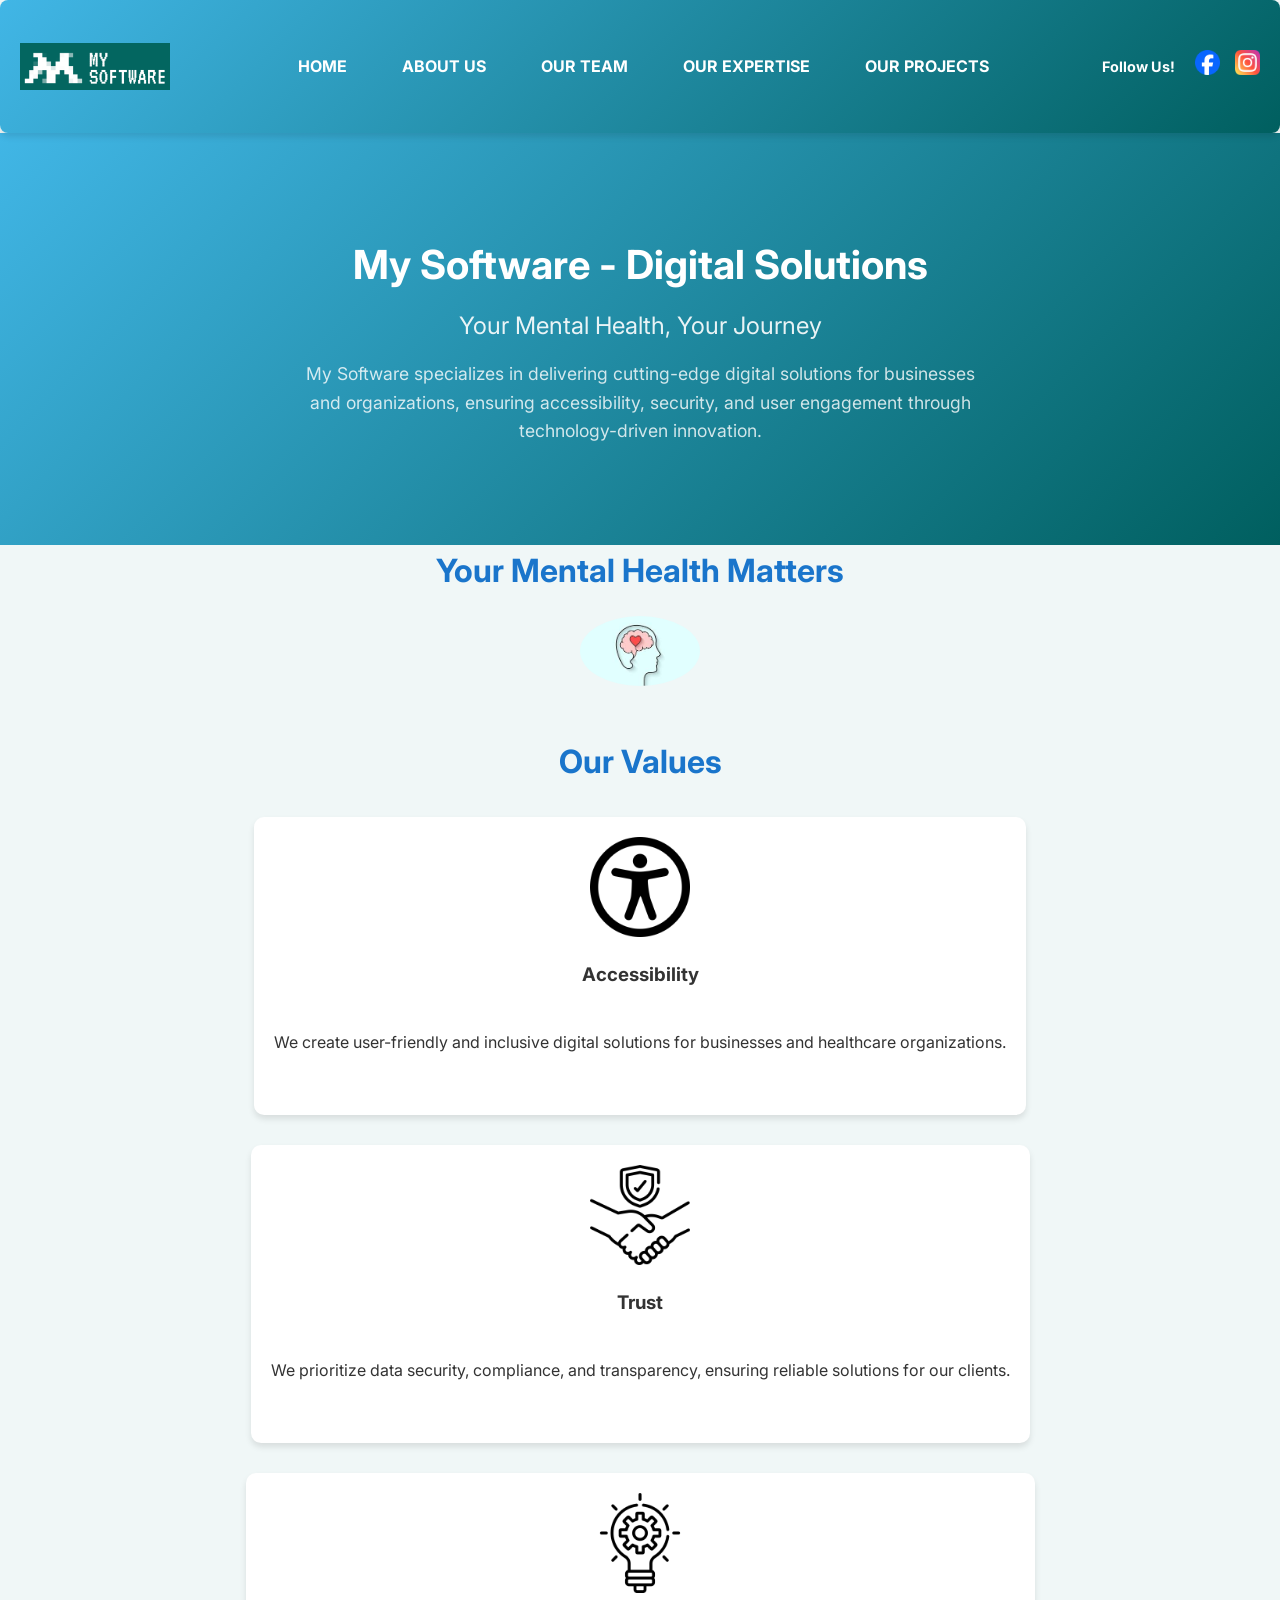
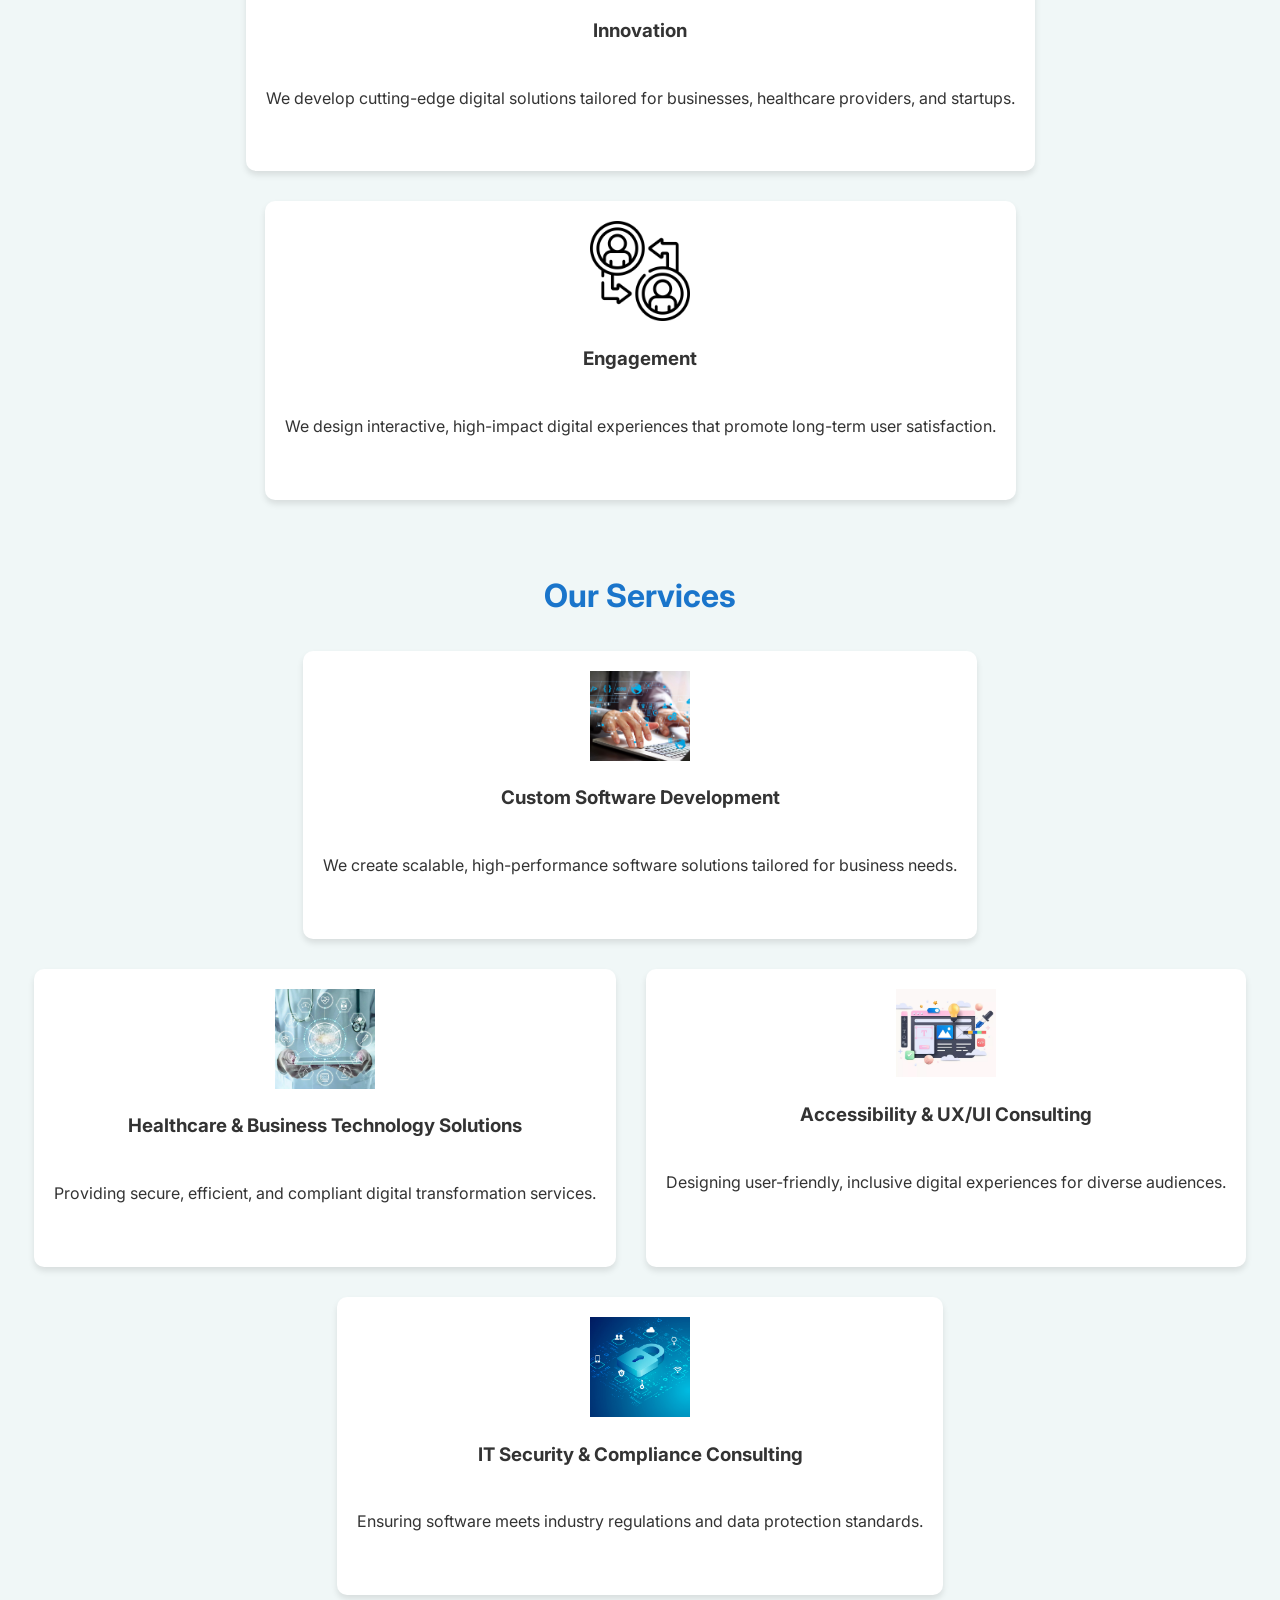
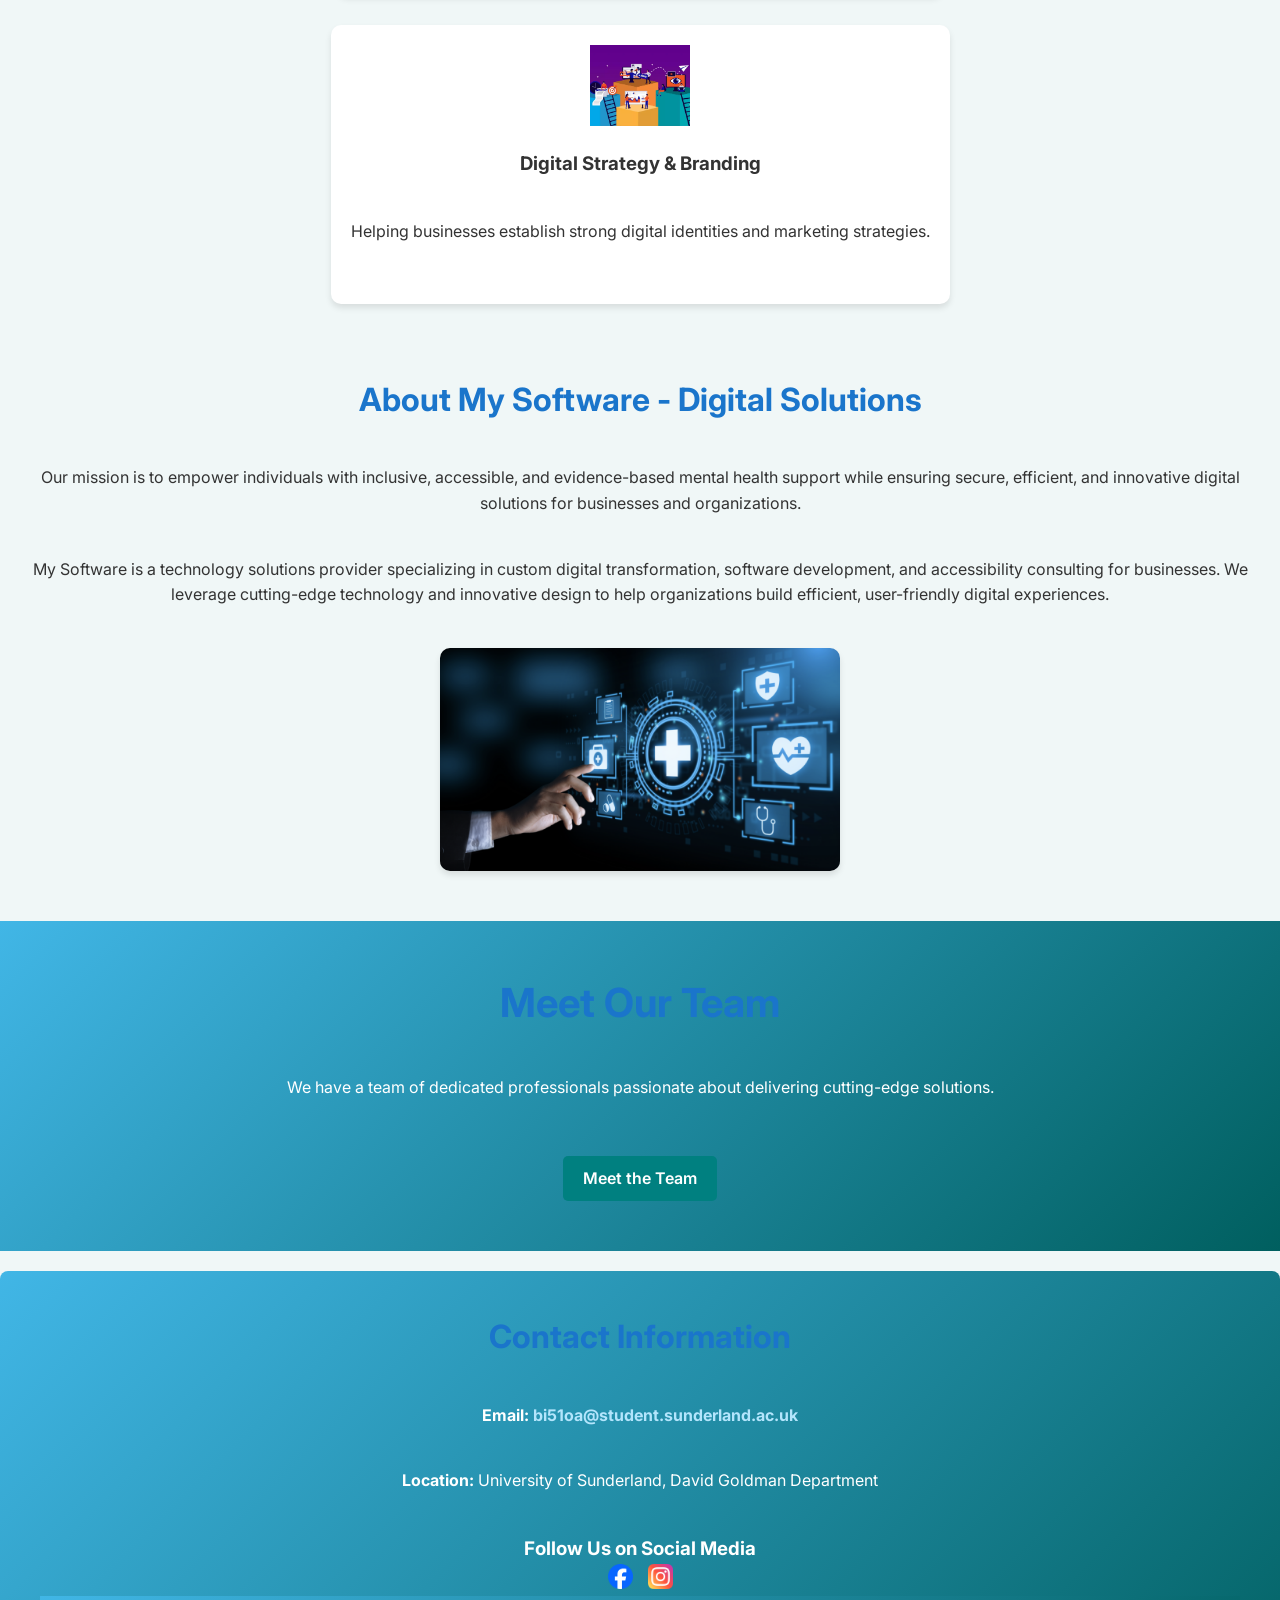
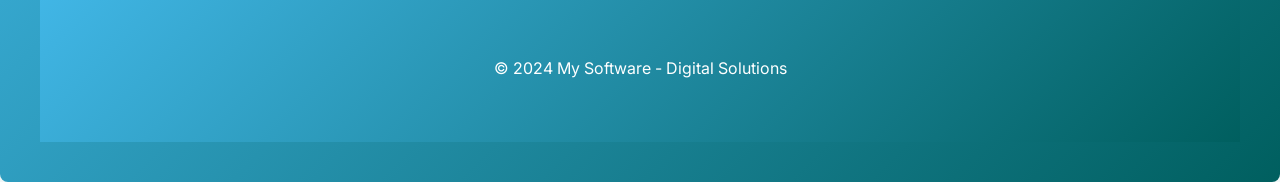
==== commit 8d31d927: "Removed National Day page and updated site content" ====
--- a/index.html
+++ b/index.html
@@ -11,31 +11,30 @@
     <!-- Navigation Bar -->
     <nav class="navbar">
 		<div class="logo-container">
-			<img src="assets/images/logo.png" alt="My Software Logo" class="logo">
-		</div>      
-
+            <img src="assets/images/logo.png" alt="My Software Logo" class="logo">
+        </div>
+    
         <!-- Hamburger Menu for Mobile -->
-        <div class="hamburger" onclick="toggleMenu()">
+        <div class="hamburger">
             <div></div>
             <div></div>
             <div></div>
         </div>
-
-		<!-- Navigation Links -->
-		<ul class="nav-menu">
-			<li><a href="index.html">Home</a></li>
-			<li><a href="about.html">About us</a></li>
-			<li><a href="team.html">Our Team</a></li>
-			<li><a href="Expertise.html">Our Expertise</a></li>
+    
+        <!-- Navigation Links -->
+        <ul class="nav-menu">
+            <li><a href="index.html">Home</a></li>
+            <li><a href="about.html">About us</a></li>
+            <li><a href="team.html">Our Team</a></li>
+            <li><a href="Expertise.html">Our Expertise</a></li>
             <li><a href="Projects.html">Our Projects</a></li>
-			<li><a href="NationalDay.html">National Day</a></li>
-		</ul>
+        </ul>
 
 		<!-- Social Media Icons (Aligned Right) -->
 		<div class="social-container">
 			<p>Follow Us!</p>
 			<div class="social-icons">
-				<a href="https://www.facebook.com/share/1AKFLriYzA" target="_blank">
+				<a href="https://www.facebook.com/profile.php?id=100089841932708" target="_blank">
 					<img src="assets/images/facebook.webp" alt="Facebook">
 				</a>
 				<a href="https://www.instagram.com/mysoftware_nhs" target="_blank">
@@ -138,7 +137,7 @@
     
         <h3>Follow Us on Social Media</h3>
         <div class="social-icons">
-            <a href="https://www.facebook.com/share/1AKFLriYzA" target="_blank">
+            <a href="https://www.facebook.com/profile.php?id=100089841932708" target="_blank">
                 <img src="assets/images/facebook.webp" alt="Facebook">
             </a>
             <a href="https://www.instagram.com/mysoftware_nhs" target="_blank">
@@ -151,6 +150,6 @@
     <footer>
         <p>&copy; 2024 My Software - Digital Solutions</p>
     </footer>
-
+    <script src="script.js"></script>
 </body>
 </html>
--- a/styles.css
+++ b/styles.css
@@ -1260,12 +1260,12 @@
  
 /*Navigation mobile friendly*/
 /* Mobile Navigation */
-/* Mobile Navigation */
 @media (max-width: 768px) {
     .navbar {
         flex-direction: column;
+        padding: 10px;
         text-align: center;
-        padding: 10px;
+        position: relative;
     }
 
     .nav-menu {
@@ -1290,7 +1290,18 @@
         padding: 10px 0;
     }
 
+    /* Hamburger Icon */
     .hamburger {
         display: block;
+        cursor: pointer;
+        z-index: 1001;
     }
-}
+
+    .hamburger div {
+        width: 30px;
+        height: 3px;
+        background: white;
+        margin: 5px;
+        transition: 0.3s;
+    }
+}
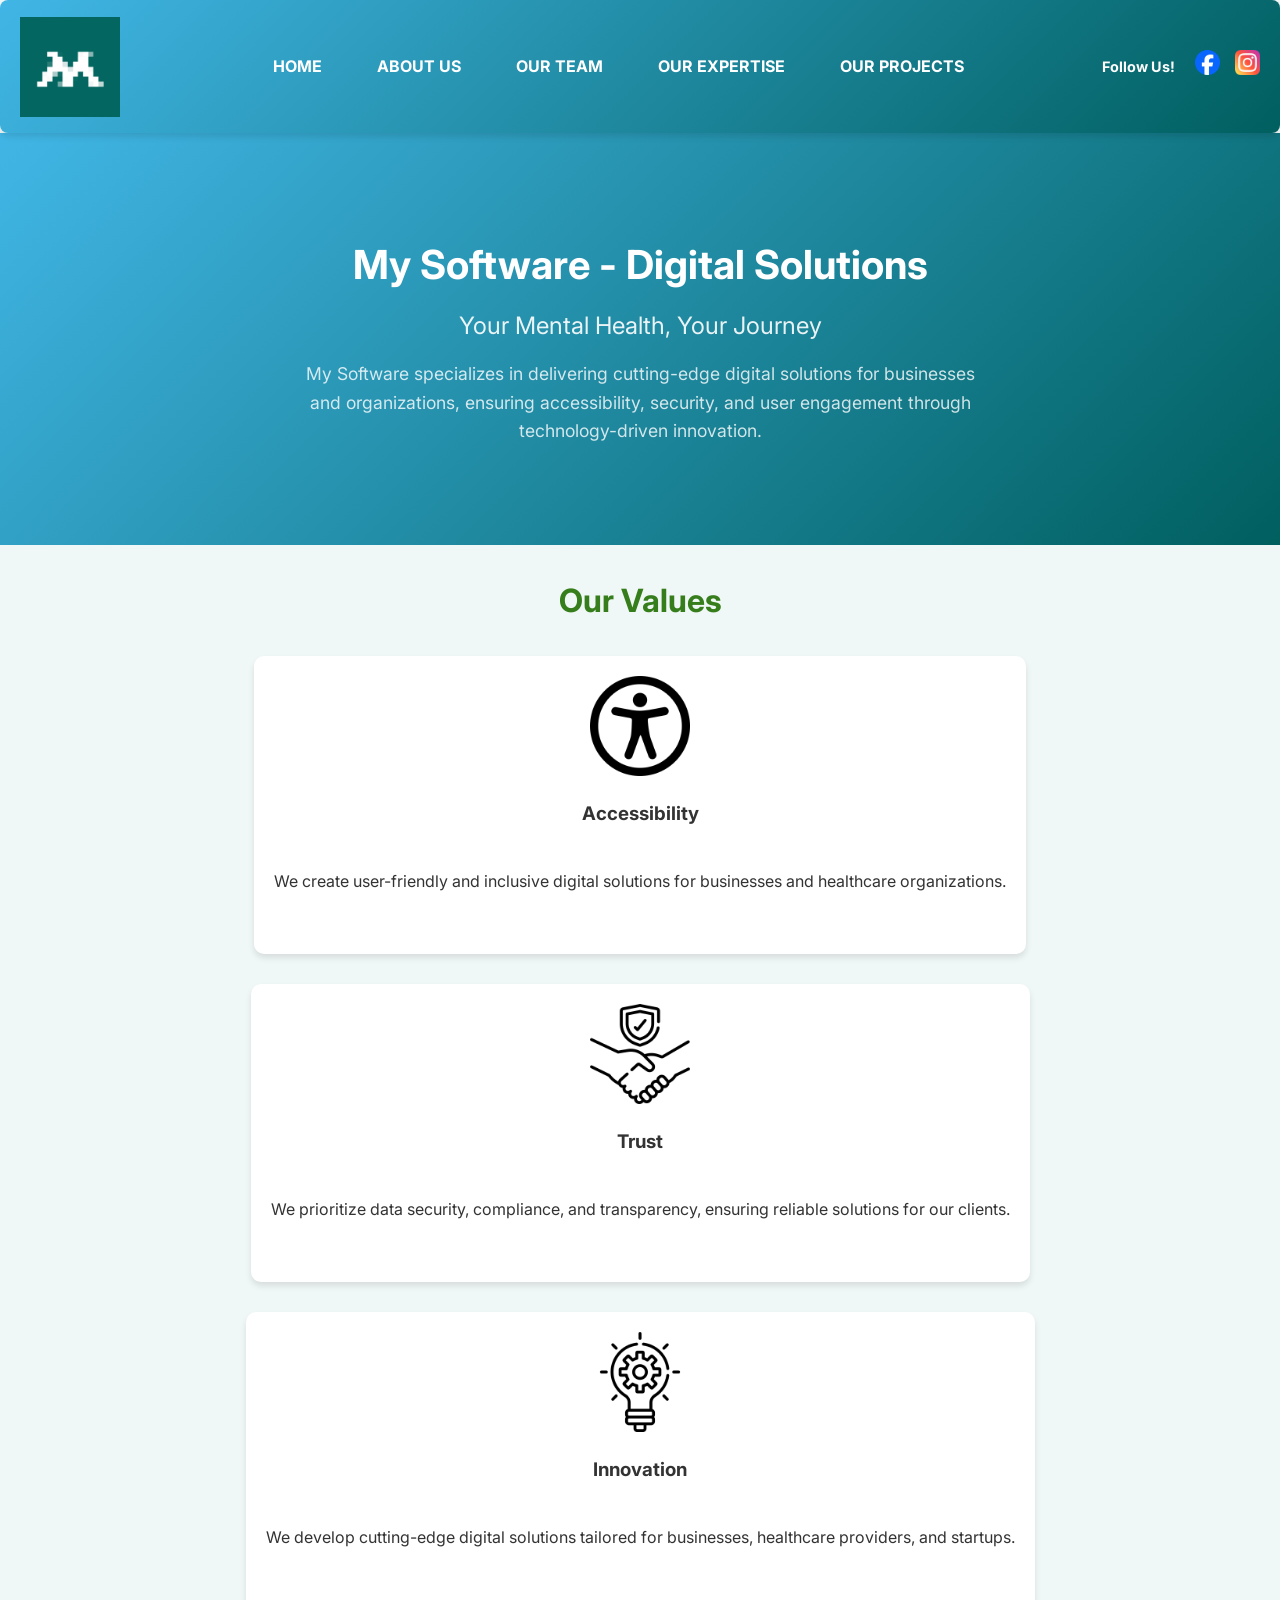
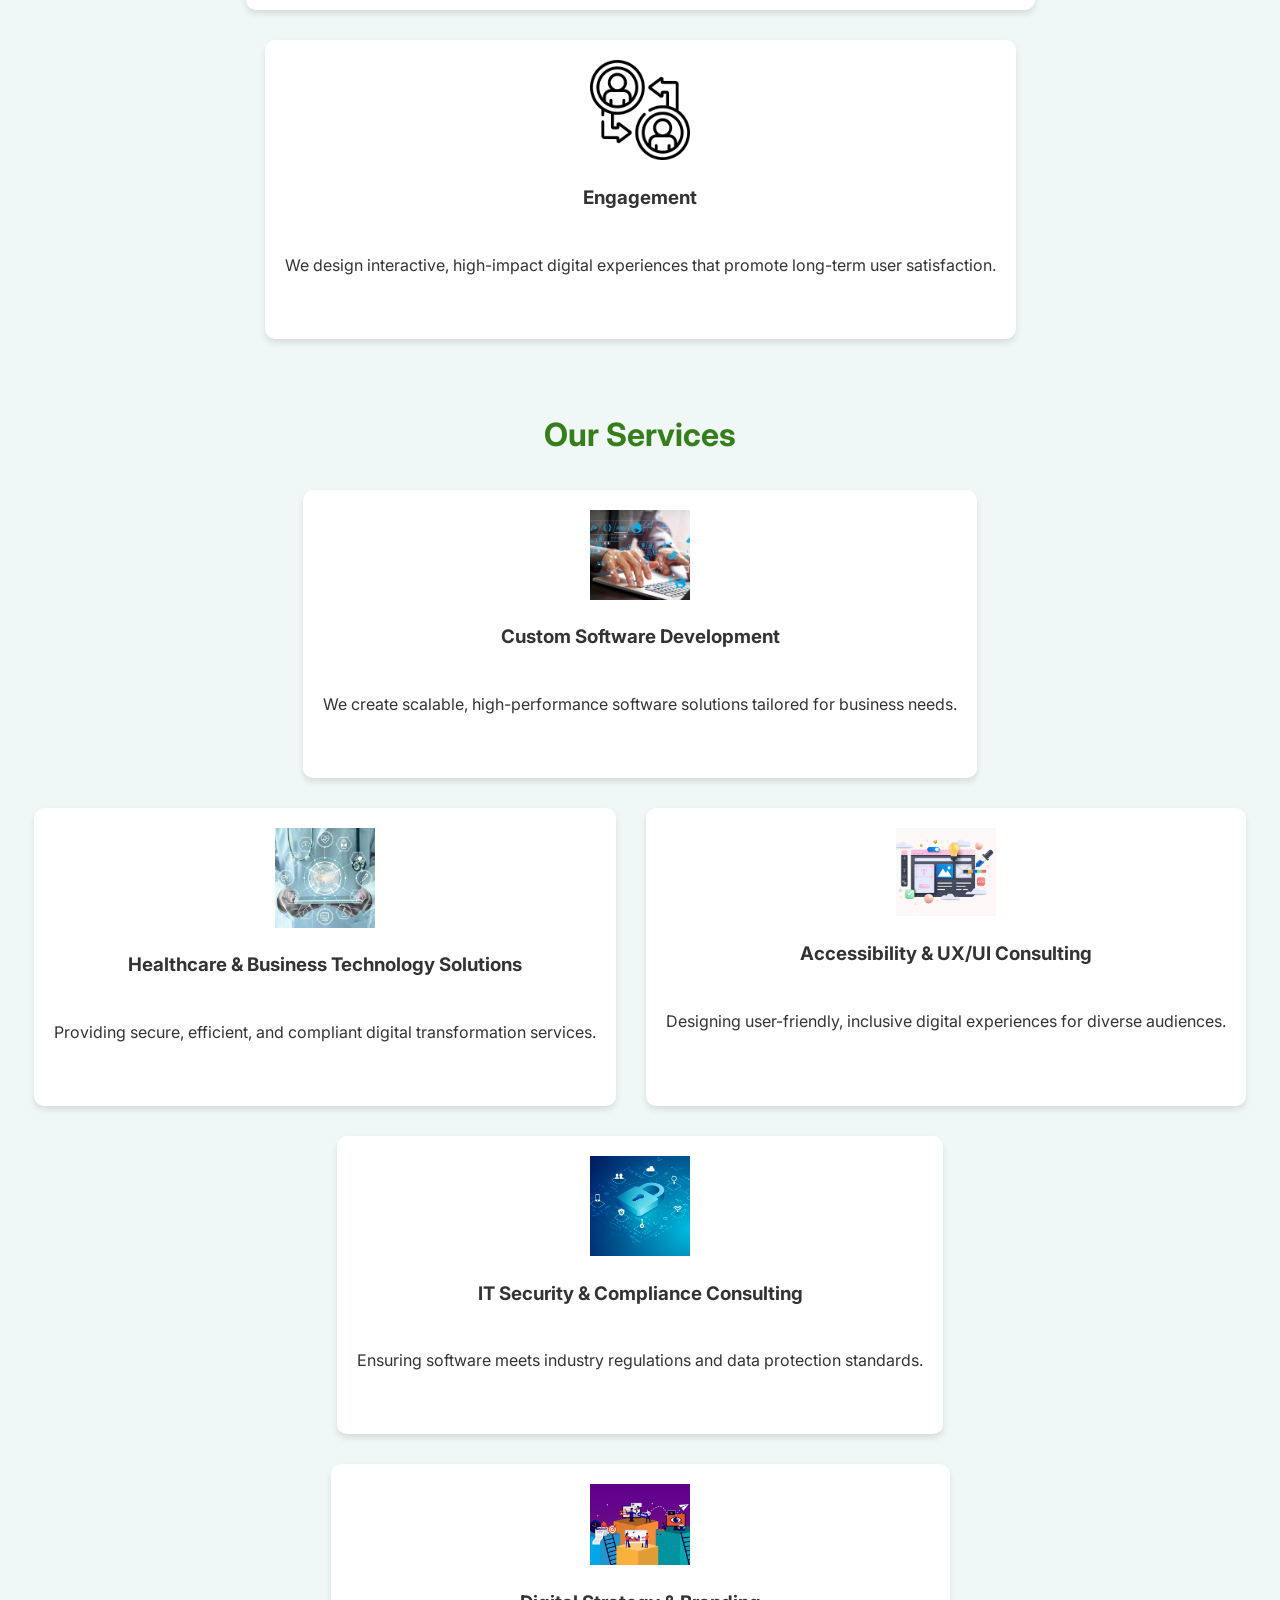
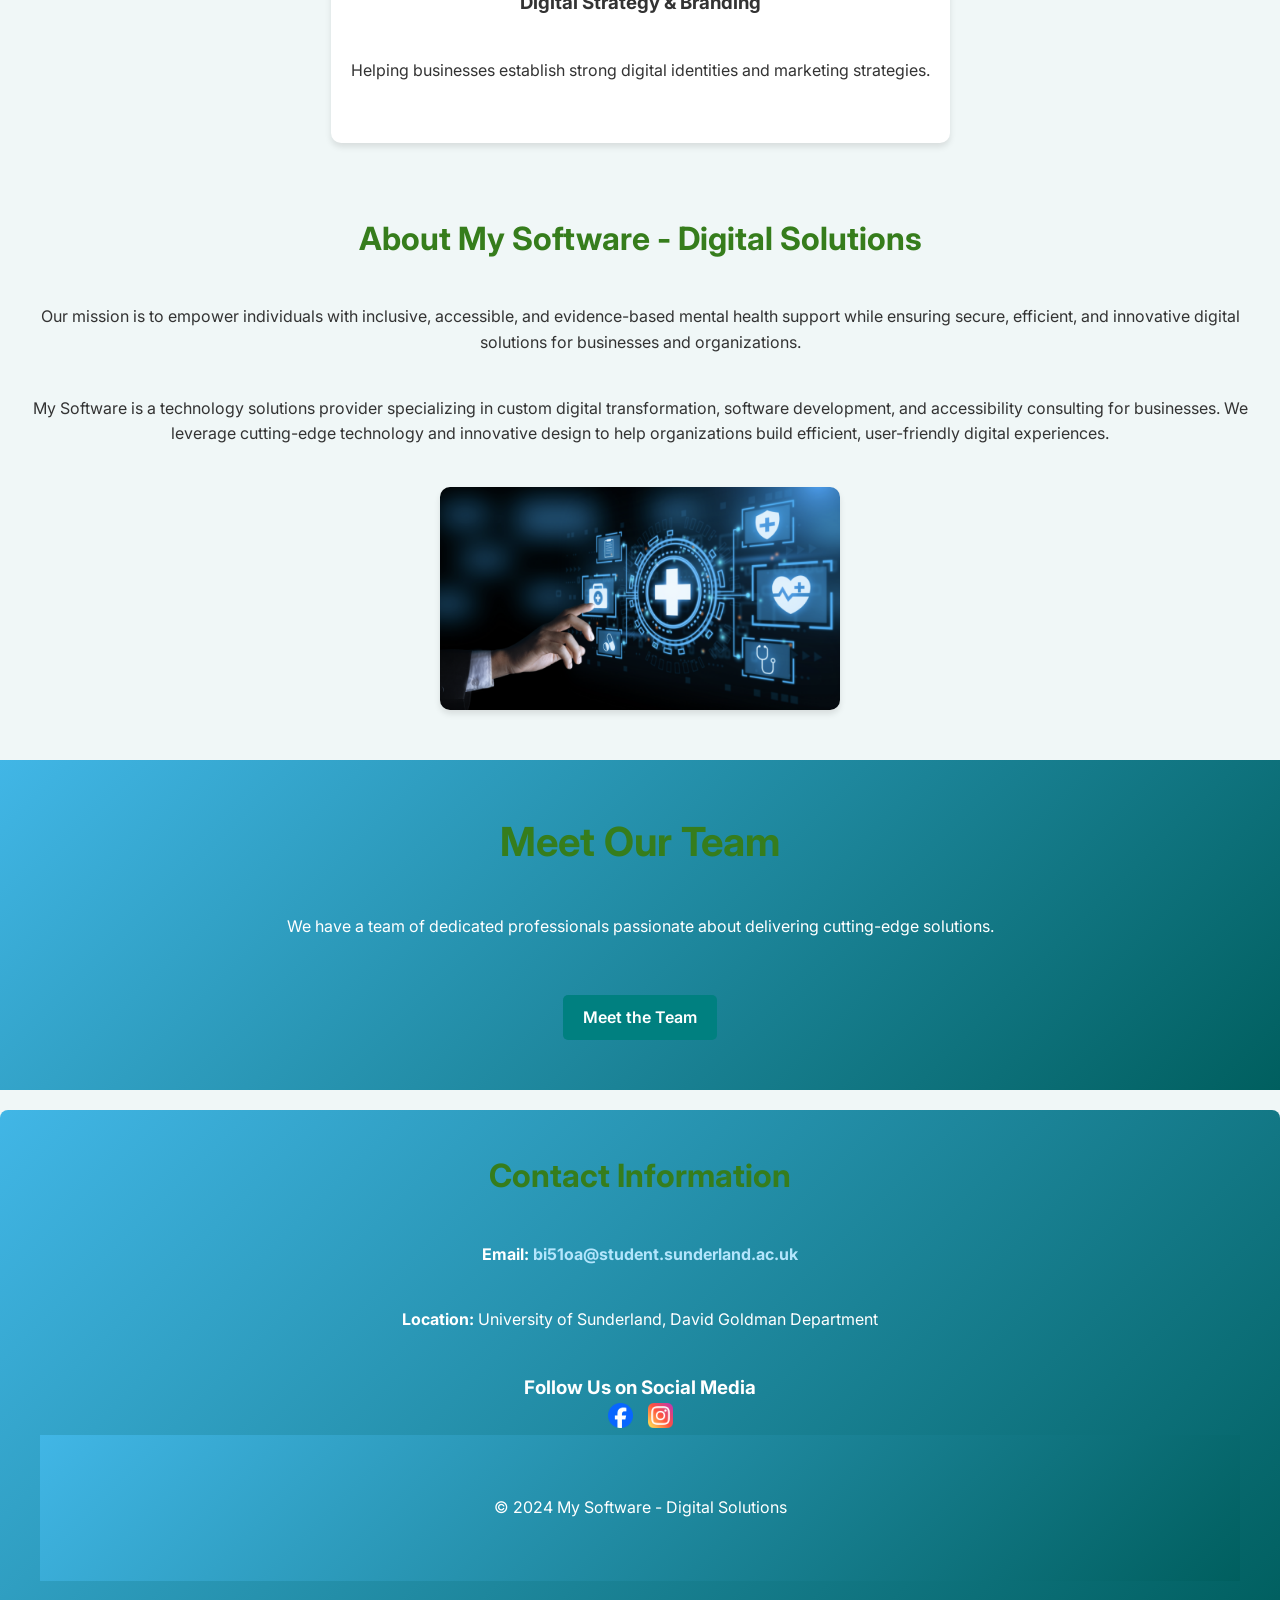
==== commit 6ff1dc45: "Updated website logo" ====
--- a/index.html
+++ b/index.html
@@ -11,7 +11,7 @@
     <!-- Navigation Bar -->
     <nav class="navbar">
 		<div class="logo-container">
-            <img src="assets/images/logo.png" alt="My Software Logo" class="logo">
+            <img src="assets/images/initial.png" alt="My Software Logo" class="logo">
         </div>
     
         <!-- Hamburger Menu for Mobile -->
@@ -37,7 +37,7 @@
 				<a href="https://www.facebook.com/profile.php?id=100089841932708" target="_blank">
 					<img src="assets/images/facebook.webp" alt="Facebook">
 				</a>
-				<a href="https://www.instagram.com/mysoftware_nhs" target="_blank">
+				<a href="https://www.instagram.com/mysoftwaresun" target="_blank">
 					<img src="assets/images/instagram.png" alt="Instagram">
 				</a>
 			</div>
@@ -52,9 +52,6 @@
             <p class="intro-text">My Software specializes in delivering cutting-edge digital solutions for businesses and organizations, ensuring accessibility, security, and user engagement through technology-driven innovation.</p>
         </div>
     </header>
-
-    <h2 class="breathing-animation">Your Mental Health Matters</h2>
-    <img src="assets/images/mental.jpg" alt="Brainwave Effect" class="brainwave-effect">
 
     <!-- Our Values Section -->
     <section class="values section">
@@ -140,7 +137,7 @@
             <a href="https://www.facebook.com/profile.php?id=100089841932708" target="_blank">
                 <img src="assets/images/facebook.webp" alt="Facebook">
             </a>
-            <a href="https://www.instagram.com/mysoftware_nhs" target="_blank">
+            <a href="https://www.instagram.com/mysoftwaresun" target="_blank">
                 <img src="assets/images/instagram.png" alt="Instagram">
             </a>
             </a>
--- a/styles.css
+++ b/styles.css
@@ -51,7 +51,7 @@
 }
 
 .logo {
-    width: 150px;
+    width: 100px;
     height: auto;
     margin-right: 15px;
 }
@@ -199,7 +199,7 @@
 }
 
 h2 {
-    color: var(--heading-color);
+    color: rgb(54, 125, 28);
     font-size: 2rem;
     margin-bottom: 10px;
 }
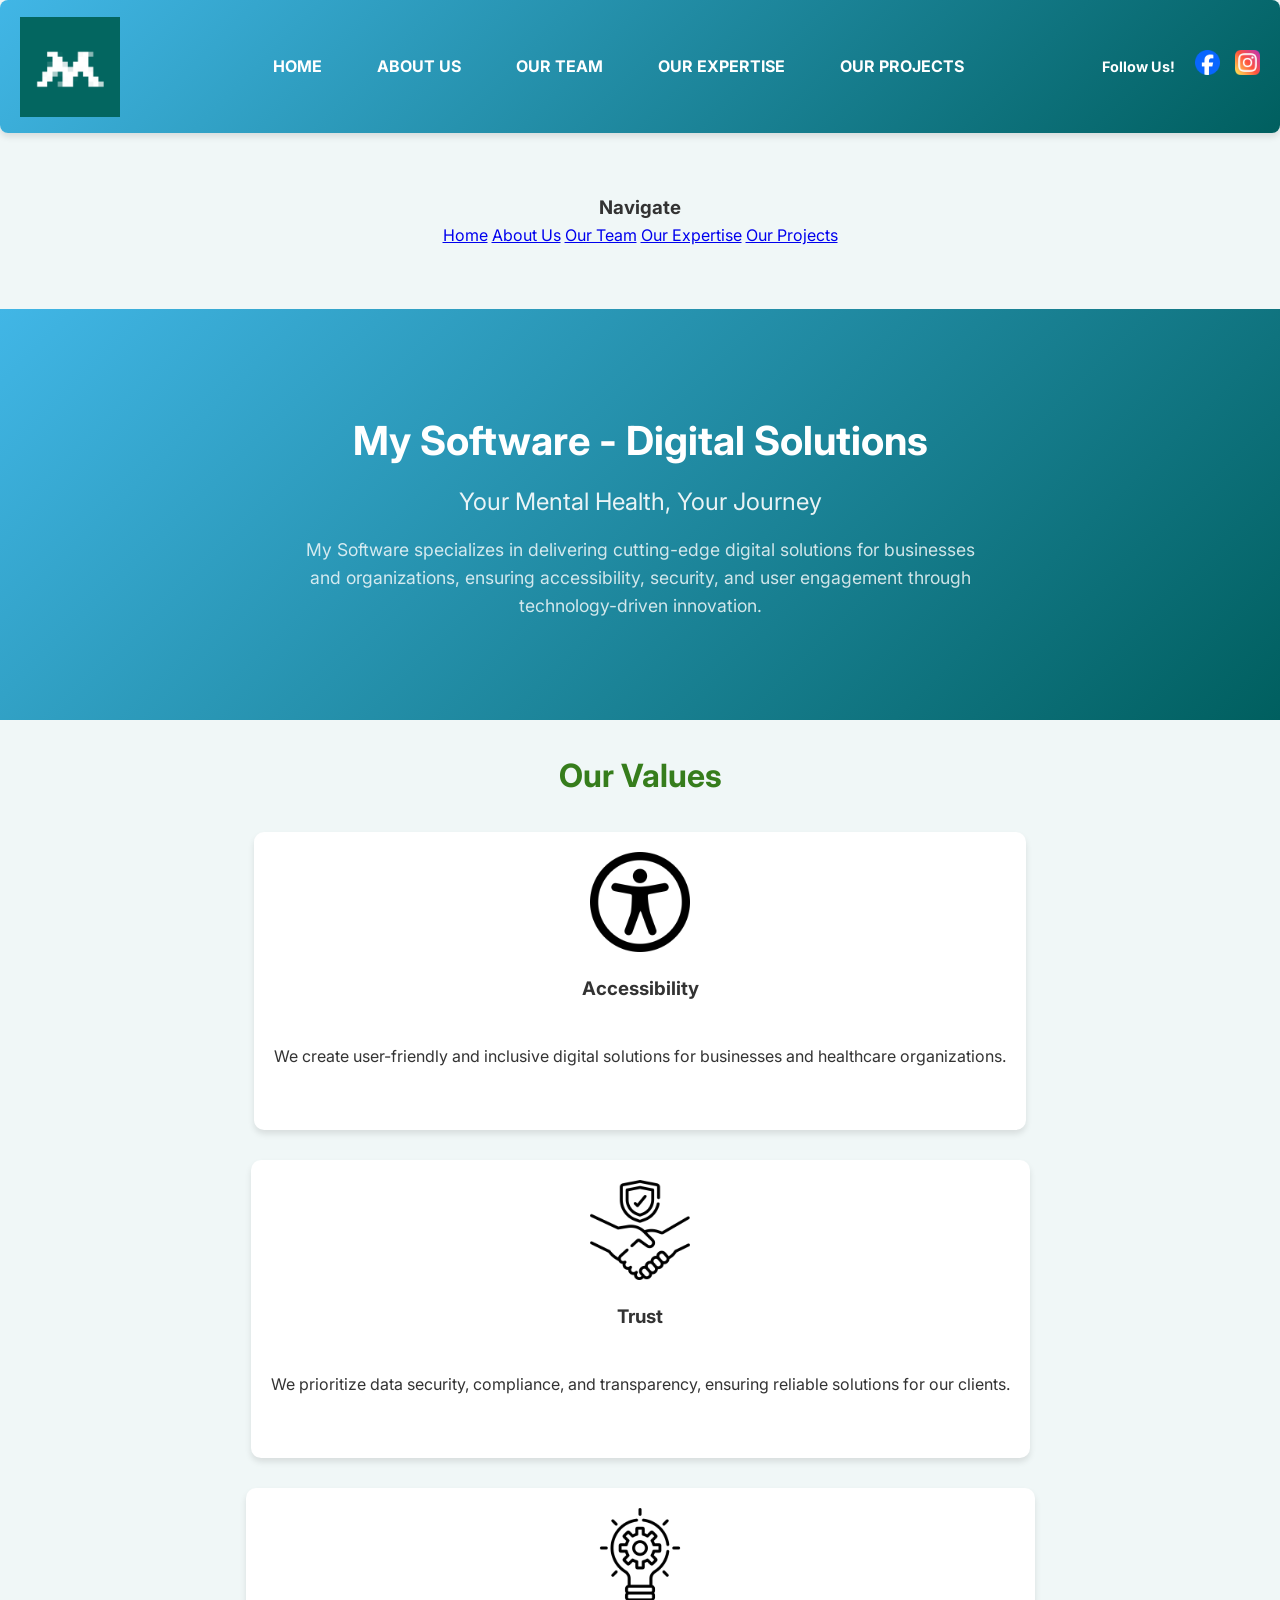
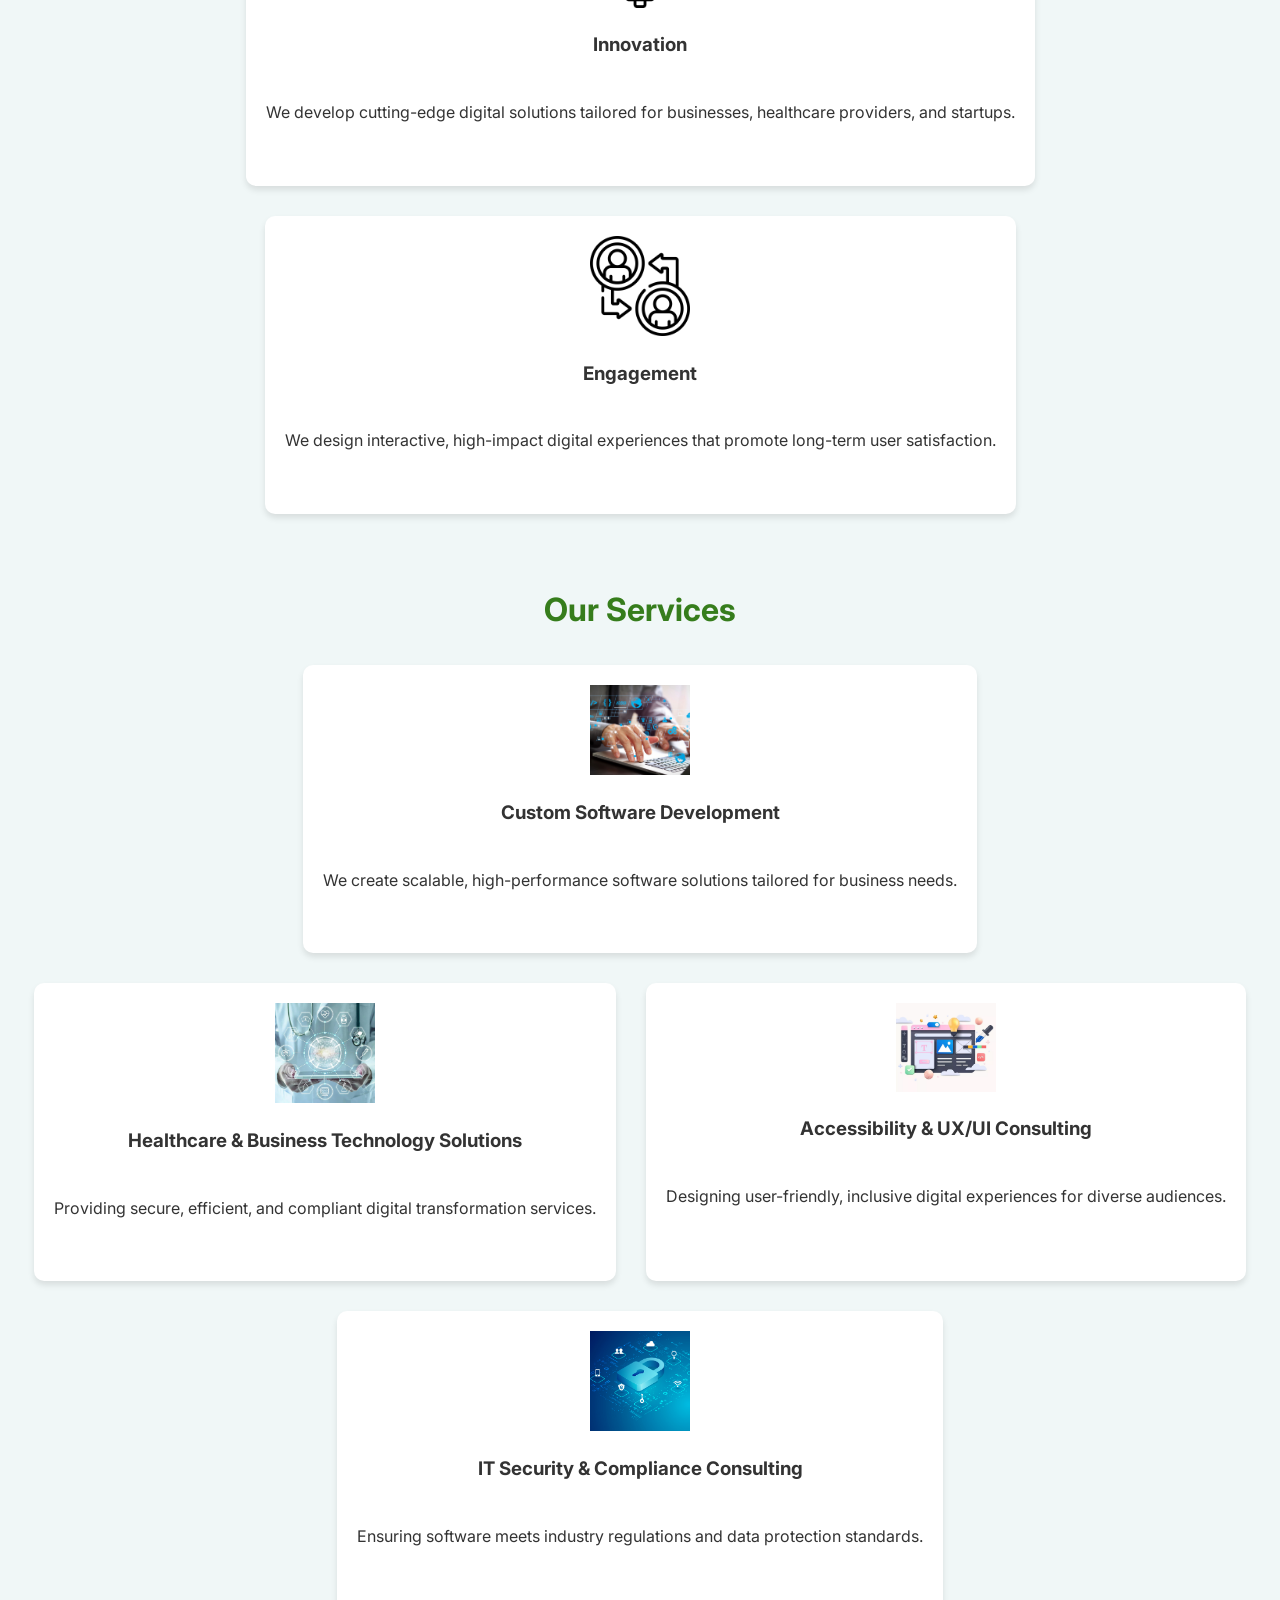
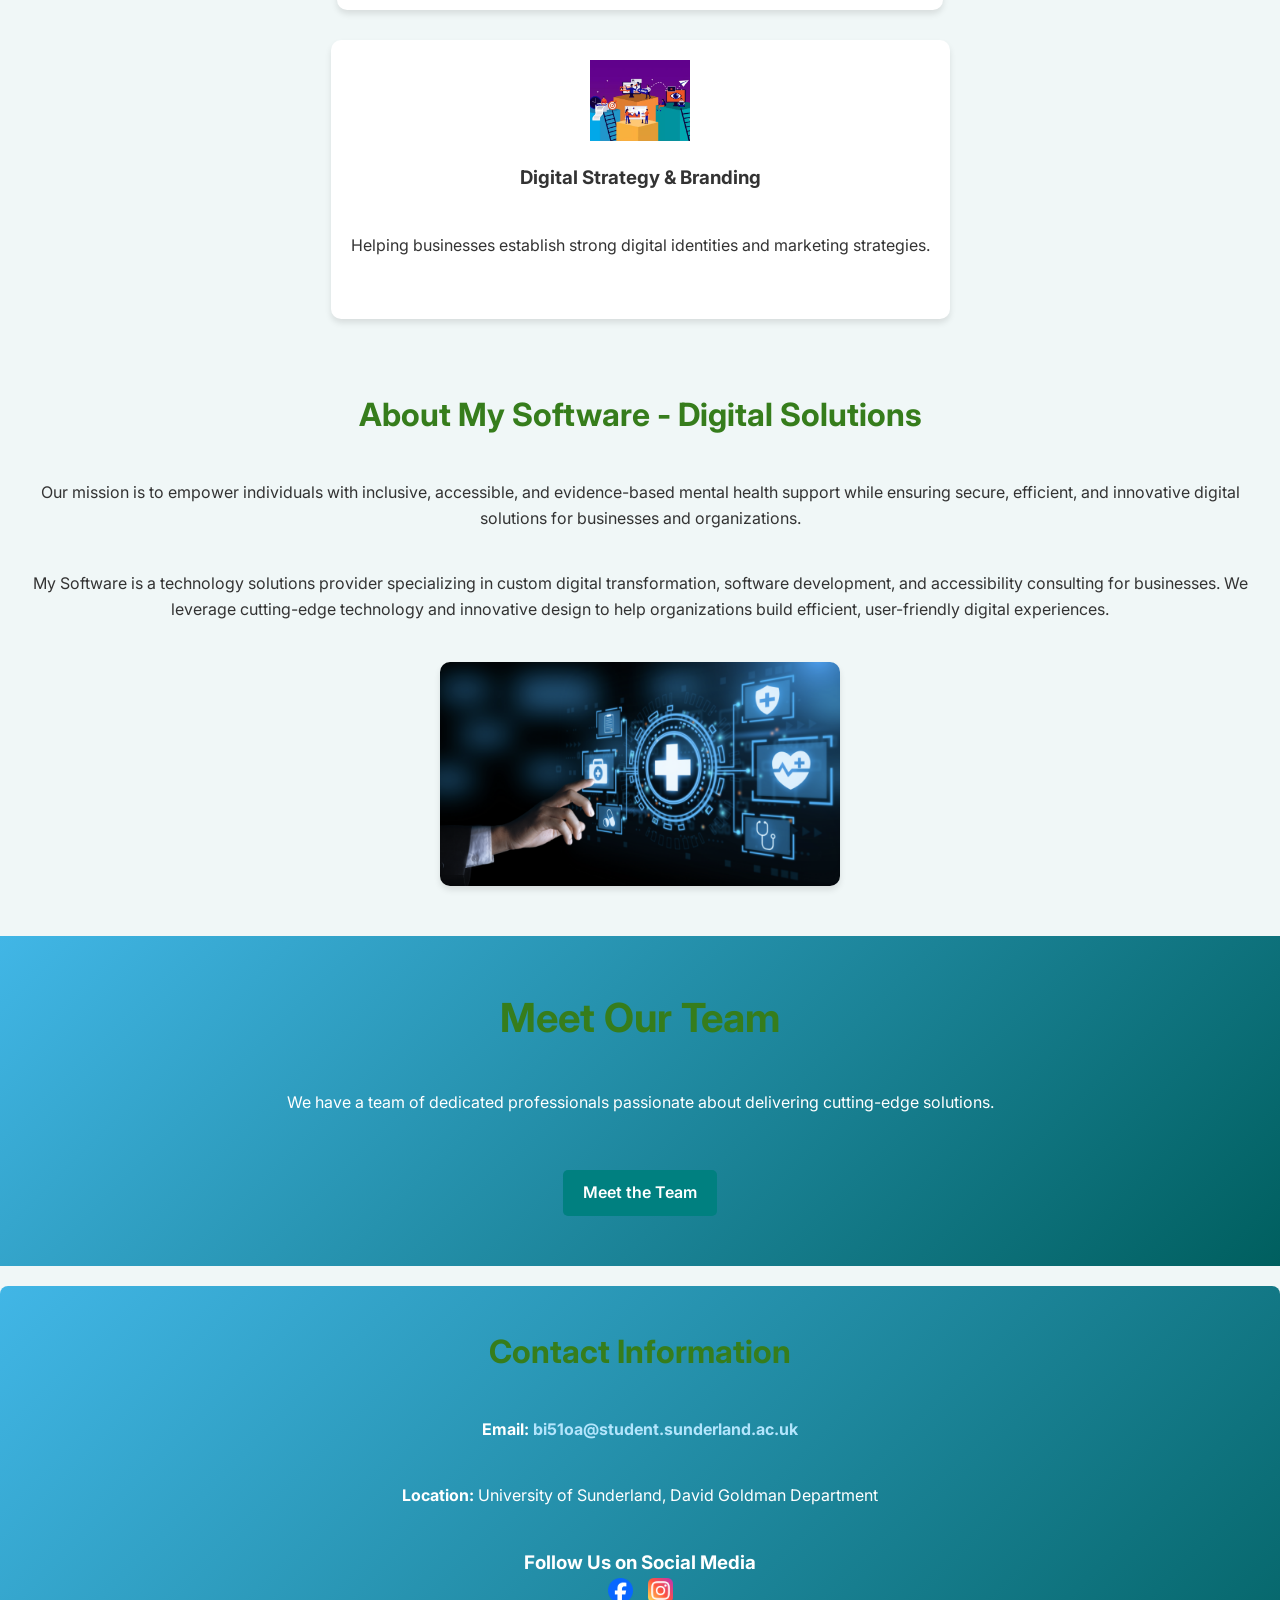
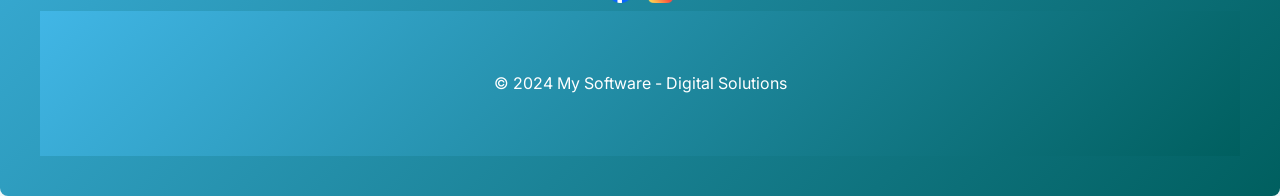
==== commit f68f45a0: "Update index.html" ====
--- a/index.html
+++ b/index.html
@@ -43,6 +43,18 @@
 			</div>
 		</div>
 	</nav>
+
+<!-- Quick Navigation Buttons Below Footer -->
+<section class="quick-nav">
+    <h3>Navigate</h3>
+    <div class="quick-nav-buttons">
+        <a href="index.html" class="quick-btn">Home</a>
+        <a href="about.html" class="quick-btn">About Us</a>
+        <a href="team.html" class="quick-btn">Our Team</a>
+        <a href="Expertise.html" class="quick-btn">Our Expertise</a>
+        <a href="Projects.html" class="quick-btn">Our Projects</a>
+    </div>
+</section>
     
     <!-- Header Section -->
     <header class="hero">
@@ -149,4 +161,4 @@
     </footer>
     <script src="script.js"></script>
 </body>
-</html>+</html>
